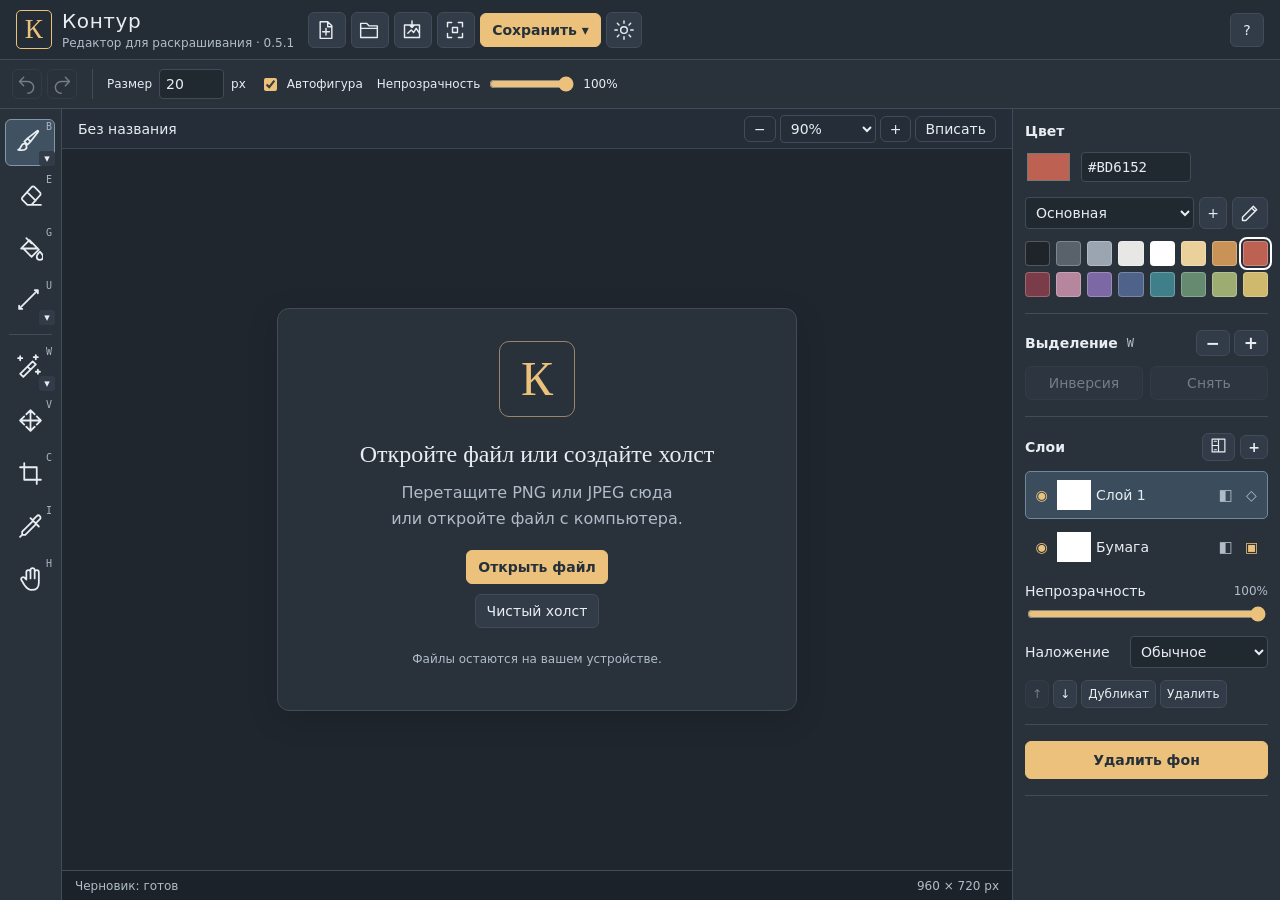
==== index.html @ 3776cc60 "Make Bézier editing predictable: stable segments, independent handles, exact preview and shape-prese" ====
<!doctype html>
<html lang="ru">
<head>
<meta charset="utf-8">
<meta name="viewport" content="width=device-width,initial-scale=1">
<meta name="description" content="Браузерный редактор для раскрашивания: слои, выделение по цвету, отделение контура и горячие клавиши. Изображения обрабатываются на вашем устройстве.">
<title>Контур — редактор для раскрашивания</title>
<link rel="icon" href="data:image/svg+xml,%3Csvg xmlns='http://www.w3.org/2000/svg' viewBox='0 0 32 32'%3E%3Crect width='32' height='32' rx='7' fill='%23242c35'/%3E%3Cpath d='M8 23V9h16v14H8m5-5 4-8 4 8' fill='none' stroke='%23eec278' stroke-width='2'/%3E%3C/svg%3E">
<link rel="stylesheet" href="./style.css?v=0.5.1">
</head>
<body>
<header class="topbar">
<div class="brand"><span class="brand-mark">К</span><span>Контур<small>Редактор для раскрашивания · 0.5.1</small></span></div>
<nav aria-label="Файл"><button id="newDoc" title="Новый холст" aria-label="Новый холст" data-icon="file"></button><button id="openImage" title="Открыть файл (Ctrl O)" aria-label="Открыть файл" data-icon="folder"></button><button id="importLayer" title="Открыть изображение на новом слое" aria-label="Открыть изображение на новом слое" data-icon="import"></button><button id="resizeCanvas" title="Размер холста" aria-label="Размер холста" data-icon="expand"></button><button id="saveProject" class="accent" title="Сохранить как… (Ctrl S)">Сохранить ▾</button><button id="themeToggle" title="Светлая тема" aria-label="Включить светлую тему" aria-pressed="false" data-icon="sun"></button></nav>
<div class="file-actions"><button id="help" class="help-button" aria-label="Горячие клавиши">?</button></div>
</header>
<div class="options-bar">
<div class="history"><button id="undo" title="Отменить (Ctrl Z)" aria-label="Отменить" data-icon="undo"></button><button id="redo" title="Повторить (Ctrl Shift Z)" aria-label="Повторить" data-icon="redo"></button></div>
<div id="drawingOptions" class="option-group"><label id="brushSizeControl">Размер <input id="brushSize" type="number" value="20" min="1" max="500" aria-label="Размер кисти"><span>px</span></label><label id="quickShapeControl" title="Нарисуйте почти замкнутый круг или овал и удержите кнопку мыши/перо 0,7 секунды. Shift — круг."><input id="quickShapeEnabled" type="checkbox" checked>Автофигура</label><span id="quickShapeHint" hidden></span></div>
<div id="opacityOptions" class="option-group"><label>Непрозрачность <input id="brushOpacity" type="range" min="1" max="100" value="100"><output id="brushOpacityOut">100%</output></label></div>
<label id="toleranceControl" hidden>Допуск <input id="tolerance" type="number" min="0" max="255" value="30" aria-label="Допуск выделения и заливки"></label>
<div id="transformOptions" class="option-group" hidden><label>Ширина <input id="transformWidth" type="number" min="1" max="32768" aria-label="Ширина трансформации">px</label><label>Высота <input id="transformHeight" type="number" min="1" max="32768" aria-label="Высота трансформации">px</label><label title="Сохранять пропорции при изменении размера"><input id="keepAspect" type="checkbox" checked>Пропорции</label><label>Поворот <input id="transformAngle" type="number" value="0" min="-360" max="360">°</label><button id="applyTransform">Применить</button><button id="cancelTransform" title="Отменить предварительный просмотр (Escape)">Отмена</button></div>
<div id="cropOptions" class="option-group" hidden><label>Пропорции <button id="cropRatioButton" type="button" aria-haspopup="menu" aria-expanded="false" title="Пропорции: ширина к высоте">Свободно ▾</button><select id="cropRatio" hidden><option value="0">Свободно</option><option value="1">1:1</option><option value="0.6666666667">2:3</option><option value="1.5">3:2</option><option value="0.75">3:4</option><option value="1.3333333333">4:3</option><option value="0.5625">9:16</option><option value="1.7777777778">16:9</option></select></label><label>Ширина <input id="cropWidth" type="number" min="1" max="8192">px</label><label>Высота <input id="cropHeight" type="number" min="1" max="8192">px</label><button id="applyCrop">Обрезать</button><button id="cancelCrop">Сбросить</button></div>
<div id="pathOptions" class="option-group" hidden><span id="pathHint" title="Щелчок — точка; перетаскивание — изгиб. Усы независимы; Alt связывает их. Alt + щелчок по дуге — вставить точку; Shift + щелчок по точке или усу — удалить."></span><button id="closePath" title="Соединить конец с первым узлом" aria-pressed="false">Замкнуть</button><button id="applyPath">Готово</button><button id="cancelPath">Отмена</button></div>
</div>
<main class="workspace">
  <aside class="tools" aria-label="Инструменты">
<div class="tool-group"><button data-tool="brush" title="Кисть (B)" aria-label="Кисть" data-icon="brush"><kbd>B</kbd></button><button id="brushMenuButton" class="tool-menu-arrow" aria-label="Форма кисти" aria-haspopup="menu" aria-expanded="false" aria-controls="brushMenu">▾</button></div>
<button data-tool="eraser" title="Ластик (E), временно — удерживать R" aria-label="Ластик" data-icon="eraser"><kbd>E</kbd></button>
<button data-tool="fill" title="Заливка (G)" aria-label="Заливка" data-icon="fill"><kbd>G</kbd></button>
<div class="tool-group"><button data-tool="line" title="Линия (U); кривая Безье (Q) — в меню" aria-label="Линия и кривая" data-icon="line"><kbd>U</kbd></button><button id="pathMenuButton" class="tool-menu-arrow" aria-label="Линия или кривая" aria-haspopup="menu" aria-expanded="false">▾</button></div><div class="tool-divider"></div>
<div class="tool-group"><button data-tool="colorSelect" title="Выделение (W)" aria-label="Выделение" data-icon="wand"><kbd>W</kbd></button><button id="colorSelectionMenuButton" class="tool-menu-arrow" aria-label="Режим выделения" aria-haspopup="menu" aria-expanded="false" aria-controls="colorSelectionMenu">▾</button></div>
<button data-tool="move" title="Перемещение и трансформация (V); стрелки — 1 px, Shift — 10 px" aria-label="Перемещение и трансформация" data-icon="move"><kbd>V</kbd></button>
<button data-tool="crop" title="Обрезка (C)" aria-label="Обрезка" data-icon="crop"><kbd>C</kbd></button>
<button data-tool="picker" title="Пипетка (I), временно — Alt" aria-label="Пипетка" data-icon="picker"><kbd>I</kbd></button>
<button data-tool="pan" title="Рука (H), временно — пробел" aria-label="Рука" data-icon="hand"><kbd>H</kbd></button>
</aside>
  <section class="canvas-area" aria-label="Рабочая область">
    <div class="document-bar"><span id="docName">Без названия</span><span id="dirtyMark" hidden>● Не сохранено</span><div class="view-controls"><button id="zoomOut" aria-label="Уменьшить">−</button><select id="zoom100" aria-label="Масштаб"><option value="custom" disabled>100%</option><option value="25">25%</option><option value="50">50%</option><option value="100" selected>100%</option><option value="200">200%</option><option value="400">400%</option><option value="800">800%</option><option value="1600">1600%</option><option value="3200">3200%</option><option value="6400">6400%</option></select><button id="zoomIn" aria-label="Увеличить">+</button><button id="fit">Вписать</button></div></div>
    <div id="fileNotice" class="file-notice" role="status" aria-live="polite" hidden><span id="fileNoticeText"></span><button id="dismissFileNotice" aria-label="Закрыть сообщение">×</button></div>
    <div id="viewport" tabindex="0" aria-label="Холст. Пробел — перемещение, колесо — прокрутка, Ctrl и колесо — масштаб.">
      <div id="canvasStage"><div id="canvasWrap"><div id="canvasSizePreview" hidden></div><div id="canvasHandles" hidden><button data-canvas-edge="e" title="Изменить ширину холста" aria-label="Изменить ширину холста"></button><button data-canvas-edge="s" title="Изменить высоту холста" aria-label="Изменить высоту холста"></button><button data-canvas-edge="se" title="Изменить размер холста" aria-label="Изменить размер холста"></button></div><button id="rotationHandle" title="Повернуть: тяните маркер · Shift — шаг 15°" aria-label="Повернуть слой" hidden>↻</button><canvas id="display"></canvas><canvas id="overlay" aria-hidden="true"></canvas><svg id="maskOutline" aria-hidden="true" preserveAspectRatio="none" hidden><path vector-effect="non-scaling-stroke"/></svg><svg id="selectionOutline" aria-hidden="true" preserveAspectRatio="none" hidden><path class="selection-white" vector-effect="non-scaling-stroke"/><path class="selection-ants" vector-effect="non-scaling-stroke"/></svg><div id="toolCursorLayer" aria-hidden="true"><div id="toolCursor" hidden></div></div></div></div>
      <div id="welcome"><div class="welcome-card"><div class="welcome-symbol">К</div><h1>Откройте файл или создайте холст</h1><p>Перетащите PNG или JPEG сюда<br>или откройте файл с компьютера.</p><button class="accent" id="welcomeOpen">Открыть файл</button><button id="welcomeBlank">Чистый холст</button><p class="privacy">Файлы остаются на вашем устройстве.</p></div></div>
    </div>
    <footer class="statusbar"><span id="draftStatus" title="Черновик хранится в этом браузере. Сохраните файл .contour на компьютере для продолжения работы со слоями.">Черновик: проверяю…</span><span id="dimensions">960 × 720 px</span></footer><span id="status" class="sr-only" role="status" aria-live="polite"></span>
  </section>
  <aside class="sidebar">
    <section class="color-panel"><div class="section-title">Цвет</div><div class="color-row"><input id="color" type="color" value="#bd6152" aria-label="Цвет рисования"><input id="colorHex" value="#BD6152" maxlength="7" aria-label="Цвет в формате HEX" spellcheck="false"></div><div class="palette-controls"><select id="paletteSelect" aria-label="Выбрать палитру"></select><button id="newPalette" title="Создать палитру" aria-label="Создать палитру">+</button><button id="editPalette" title="Название и цвета палитры" aria-label="Редактировать палитру" data-icon="edit"></button></div><div id="palette" class="palette" aria-label="Палитра"></div></section>
<section class="selection-panel"><div class="section-title">Выделение <kbd>W</kbd><div class="selection-combine"><button id="subtractSelection" title="Вычитать из выделения (Alt)" aria-label="Вычитать из выделения" aria-pressed="false">−</button><button id="addSelection" title="Добавлять к выделению (Shift)" aria-label="Добавлять к выделению" aria-pressed="false">+</button></div></div><div class="selection-actions"><button id="invertSelection">Инверсия</button><button id="deselect">Снять</button></div></section>
    <section class="layer-panel"><div class="section-title">Слои <span class="layer-title-actions"><button id="layerMaskMenuButton" title="Маска текущего слоя" aria-label="Настроить маску слоя" aria-haspopup="menu" aria-expanded="false" data-icon="mask"></button><button id="addLayer" aria-label="Добавить слой" title="Новый прозрачный слой">+</button></span></div><div id="layers" aria-label="Список слоёв"></div><div class="layer-settings"><label>Непрозрачность <output id="layerOpacityOut">100%</output><input id="layerOpacity" type="range" min="0" max="100" value="100"></label><label>Наложение<select id="blendMode"><option value="source-over">Обычное</option><option value="multiply">Умножение</option><option value="screen">Экран</option><option value="overlay">Перекрытие</option><option value="darken">Затемнение</option><option value="lighten">Осветление</option></select></label></div><div class="layer-actions"><button id="layerUp" title="Выше">↑</button><button id="layerDown" title="Ниже">↓</button><button id="duplicateLayer" title="Дублировать слой">Дубликат</button><button id="deleteLayer" title="Удалить слой">Удалить</button></div><div class="layer-background-action"><button id="extractOutline" class="accent" title="Удалить белый фон и скопировать контур на новый слой">Удалить фон</button></div></section>
  </aside>
</main>
<input id="layerImageInput" type="file" accept=".tif,.tiff,image/png,image/jpeg,image/webp,image/gif,image/bmp,image/tiff" hidden>
<input id="imageInput" type="file" accept=".contour,.tif,.tiff,image/png,image/jpeg,image/webp,image/gif,image/bmp,image/tiff" hidden>
<div id="colorSelectionMenu" class="tool-menu" role="menu" aria-label="Режим выделения" hidden><button role="menuitemradio" aria-checked="true" data-selection-mode="region">Одна область по цвету</button><button role="menuitemradio" aria-checked="false" data-selection-mode="global">Весь цвет</button><button role="menuitemradio" aria-checked="false" data-selection-mode="rect">Прямоугольник <kbd>M</kbd></button><button role="menuitemradio" aria-checked="false" data-selection-mode="lasso">Лассо <kbd>L</kbd></button></div>
<div id="brushMenu" class="tool-menu" role="menu" aria-label="Форма кисти" hidden><button role="menuitemradio" aria-checked="true" data-brush-shape="round">Круглая кисть</button><button role="menuitemradio" aria-checked="false" data-brush-shape="square">Квадратная кисть</button></div>
<dialog id="saveDialog"><form method="dialog"><h2>Сохранить файл</h2><label>Формат <select id="saveFormat"><option value="contour">Проект Контур (.contour)</option><option value="png">Изображение PNG</option><option value="jpeg">Изображение JPEG</option><option value="tiff">Изображение TIFF</option></select></label><p id="saveDescription">Файл .contour сохраняет все слои для продолжения работы. Он загружается на Ваш компьютер; откройте его снова кнопкой «Открыть файл».</p><label id="jpegOptions" hidden>Качество JPEG <input id="jpegQuality" type="range" min="50" max="100" value="95"><output id="jpegQualityOut">95%</output></label><p id="saveError" class="dialog-error"></p><div class="dialog-actions"><button>Отмена</button><button id="doSave" type="button" class="accent">Сохранить</button></div></form></dialog>
<dialog id="paletteDialog"><form method="dialog"><h2>Палитра</h2><label>Название <input id="paletteName" maxlength="80" required></label><div id="paletteEditor" class="palette-editor"></div><div class="palette-workbench"><div><div id="paletteColorField" tabindex="0" role="slider" aria-label="Насыщенность и яркость цвета"><span id="paletteColorMarker"></span></div><label class="hue-label">Оттенок <input id="paletteHue" type="range" min="0" max="360" value="0"></label></div><div class="palette-value-controls"><label>Цвет <input id="paletteColorInput" type="color" value="#bd6152"></label><label>HEX <input id="paletteHex" maxlength="7" value="#BD6152" spellcheck="false"></label><button id="applyPaletteColor" type="button">Вставить цвет</button><button id="addPaletteColor" type="button">Текущий цвет</button><button id="clearPaletteSlot" type="button">Очистить слот</button></div></div><button id="morePaletteSlots" type="button">Ещё 8 слотов</button><p id="paletteError" class="dialog-error"></p><p class="muted">Палитры сохраняются в этом браузере.</p><div class="dialog-actions"><button>Отмена</button><button id="savePalette" type="button" class="accent">Сохранить палитру</button></div></form></dialog>
<div id="cropRatioMenu" class="tool-menu ratio-menu" role="menu" aria-label="Пропорции обрезки" hidden></div>
<div id="pathMenu" class="tool-menu" role="menu" aria-label="Линия или кривая" hidden><button data-path-tool="line" role="menuitemradio" aria-checked="true">Линия <kbd>U</kbd></button><button data-path-tool="curve" role="menuitemradio" aria-checked="false">Кривая Безье <kbd>Q</kbd></button></div>
<div id="layerMaskMenu" class="tool-menu" role="menu" aria-label="Маска слоя" hidden><button id="maskFromSelection">Из выделения</button><button id="maskFromAlpha">По непрозрачным пикселям</button><button id="removeMask">Удалить маску</button></div>
<dialog id="canvasDialog"><form method="dialog"><h2>Размер холста</h2><div class="size-fields"><label>Ширина, px<input id="canvasWidth" type="number" min="1" max="8192" required></label><label>Высота, px<input id="canvasHeight" type="number" min="1" max="8192" required></label></div><label>Закрепить рисунок <select id="canvasAnchor"><option value="nw">Слева сверху</option><option value="n">По центру сверху</option><option value="ne">Справа сверху</option><option value="w">Слева по центру</option><option value="center">По центру</option><option value="e">Справа по центру</option><option value="sw">Слева снизу</option><option value="s">По центру снизу</option><option value="se">Справа снизу</option></select></label><p class="muted">Рисунок сохраняет размер. Новые области бумаги — белые, остальных слоёв — прозрачные.</p><p id="canvasError" class="dialog-error"></p><div class="dialog-actions"><button>Отмена</button><button id="applyCanvasSize" type="button" class="accent">Изменить размер</button></div></form></dialog>
<dialog id="newDialog"><form method="dialog"><h2>Новый холст</h2><div class="size-fields"><label>Ширина, px<input id="newWidth" type="number" min="1" max="8192" value="960" required></label><label>Высота, px<input id="newHeight" type="number" min="1" max="8192" value="720" required></label></div><label><input id="newWhite" type="checkbox" checked>Белый фоновый слой</label><p class="dialog-error" id="newError"></p><div class="dialog-actions"><button value="cancel">Отмена</button><button id="createDoc" class="accent" type="button">Создать</button></div></form></dialog>
<dialog id="outlineDialog"><form method="dialog"><h2>Удалить белый фон</h2><p>Для чёрных и серых линий на белой или светлой бумаге. Контур появится на одном новом прозрачном слое. Исходный рисунок сохранится скрытым.</p><label>Белая точка <input id="whitePoint" type="range" min="160" max="255" value="250"><output id="whitePointOut">250</output></label><p class="muted">Пиксели светлее этого значения станут прозрачными. Серые края сохранят частичную прозрачность.</p><div class="dialog-actions"><button value="cancel">Отмена</button><button id="doExtract" type="button" class="accent">Удалить фон</button></div></form></dialog>
<dialog id="helpDialog"><form method="dialog"><h2>Горячие клавиши</h2><p>Работают в английской и русской раскладках. В полях ввода клавиши сохраняют обычное поведение.</p><div class="shortcut-grid"><kbd>B / E / G</kbd><span>Кисть / ластик / заливка</span><kbd>W / M / L</kbd><span>Выделение / прямоугольник / лассо</span><kbd>U / Q</kbd><span>Прямая линия / непрерывная кривая Безье</span><kbd>Q: щелчок / перетаскивание</kbd><span>Добавить точку / вытянуть усы нового узла</span><kbd>Q: перетаскивание уса / Alt</kbd><span>Один ус / оба симметрично</span><kbd>Q: Alt + щелчок по дуге</kbd><span>Вставить точку с сохранением формы</span><kbd>Q: Shift + щелчок</kbd><span>Удалить точку или убрать ус</span><kbd>Q: Alt + перетаскивание точки</kbd><span>Вытянуть исходящий ус</span><kbd>Q: Enter / правый щелчок</kbd><span>Завершить путь; Backspace — удалить узел</span><kbd>Кисть: удержание / Shift</kbd><span>Выровнять овал / сделать круг</span><kbd>Enter / Escape</kbd><span>Применить / отменить кривую или предварительный поворот</span><kbd>V / C / I / H</kbd><span>Трансформация / обрезка / пипетка / рука</span><kbd>Alt / R / Пробел</kbd><span>Удерживать: пипетка / ластик / рука</span><kbd>Стрелки / Shift</kbd><span>Перемещение на 1 / 10 px в инструменте V</span><kbd>Enter / Escape</kbd><span>Применить обрезку / отменить жест или обрезку</span><kbd>Ctrl C / X / V</kbd><span>Копировать / вырезать / вставить на новый слой</span><kbd>Ctrl Z / Shift Z</kbd><span>Отменить / повторить</span><kbd>Ctrl Shift O</kbd><span>Добавить изображение на новый слой</span><kbd>Ctrl O / S</kbd><span>Открыть файл / сохранить как…</span><kbd>Ctrl A / D</kbd><span>Выделить всё / снять выделение</span><kbd>Shift / Alt</kbd><span>Добавлять / вычитать при выделении</span><kbd>Delete / Backspace</kbd><span>Очистить пиксели внутри выделения</span><kbd>Ctrl + колесо</kbd><span>Масштаб около курсора</span><kbd>[ / ]</kbd><span>Изменить размер кисти</span></div><p class="muted">На Mac вместо Ctrl используйте ⌘. Системные сочетания и некоторые команды браузера могут иметь приоритет.</p><div class="dialog-actions"><button class="accent">Закрыть</button></div></form></dialog>
<dialog id="draftDialog"><h2>Найден автоматический черновик</h2><p id="draftDescription"></p><p class="muted">Черновик сохранён в этом браузере со всеми слоями. История отмены и выделение не восстанавливаются.</p><p id="draftError" class="dialog-error"></p><div class="dialog-actions"><button id="skipDraft">Начать заново</button><button id="restoreDraft" class="accent">Восстановить</button></div></dialog>
<script src="./core.js?v=0.5.1"></script><script src="./draft.js?v=0.5.1"></script><script src="./formats.js?v=0.5.1"></script><script src="./app.js?v=0.5.1"></script>
</body>
</html>
---- style.css ----
:root{color-scheme:dark;--bg:#20262e;--panel:#29313b;--panel2:#323c48;--border:#414c58;--text:#e8edf2;--muted:#b0bdc9;--accent:#ecc17b;--ink:#25303a;font-family:system-ui,-apple-system,"Segoe UI",sans-serif;font-size:16px}*{box-sizing:border-box}body{margin:0;background:var(--bg);color:var(--text);height:100dvh;display:grid;grid-template-rows:auto auto minmax(0,1fr);overflow:hidden}button,input,select{font:inherit}button{border:1px solid var(--border);border-radius:6px;background:var(--panel2);color:var(--text);padding:8px 11px;font-size:.875rem;cursor:pointer;white-space:nowrap}button:hover{background:#424f5e;border-color:#778697}button:disabled{opacity:.4;cursor:default}button:focus-visible,input:focus-visible,select:focus-visible{outline:2px solid var(--accent);outline-offset:2px}button.accent{background:var(--accent);border-color:var(--accent);color:#25303a;font-weight:600}button.accent:hover{background:#f5d39c}input:not([type=checkbox]):not([type=range]):not([type=color]),select{color:var(--text);background:#202830;border:1px solid var(--border);border-radius:4px;padding:6px;font-size:.875rem;min-width:0}input[type=range]{width:100%;accent-color:var(--accent)}input[type=checkbox]{accent-color:var(--accent)}kbd{font:500 .75rem ui-monospace,monospace;color:var(--muted);white-space:nowrap}button kbd{margin-left:8px}.topbar{min-height:76px;display:flex;align-items:center;gap:24px;padding:14px 20px;border-bottom:1px solid var(--border);background:#242c35;flex-wrap:wrap}.brand{display:flex;align-items:center;gap:10px;min-width:204px;letter-spacing:.03em;font-size:1.25rem}.brand small{display:block;font-size:.75rem;font-weight:400;letter-spacing:0;color:var(--muted);margin-top:3px}.brand-mark{width:36px;height:39px;border:1px solid var(--accent);color:var(--accent);display:grid;place-items:center;font-family:Georgia,serif;font-size:1.7rem;border-radius:5px}.topbar nav,.file-actions{display:flex;gap:7px;align-items:center}.file-actions{margin-left:auto}.help-button{width:34px}.options-bar{display:flex;align-items:center;gap:16px;padding:10px 18px;background:var(--panel);border-bottom:1px solid var(--border);flex-wrap:wrap;font-size:.875rem}.options-bar label{display:flex;gap:7px;align-items:center;white-space:nowrap}.options-bar input[type=number]{width:58px}.options-bar input[type=range]{width:85px}.options-bar output{width:36px;font-size:.75rem;font-variant-numeric:tabular-nums}.history{display:flex;gap:5px;border-right:1px solid var(--border);padding-right:15px}.history button{padding:4px 8px;background:none}.workspace{display:grid;grid-template-columns:76px minmax(0,1fr) 276px;min-height:0;height:auto}.tools{padding:12px 7px;background:var(--panel);border-right:1px solid var(--border);overflow:auto}.tools button{position:relative;background:transparent;border-color:transparent;padding:6px 3px;width:60px;display:flex;flex-direction:column;align-items:center;margin-bottom:5px;min-height:55px}.tools button>span{font-size:1.5rem;line-height:1.4}.tools button small{font-size:.75rem}.tools button kbd{position:absolute;right:2px;top:2px;font-size:.75rem;color:#aab6c3}.tools button.selected{background:#405262;border-color:#8297a8}.tool-divider{height:1px;background:var(--border);margin:9px 4px}.canvas-area{min-width:0;min-height:0;display:flex;flex-direction:column;background:#1b222a}.document-bar{height:46px;flex-shrink:0;display:flex;gap:16px;align-items:center;padding:0 16px;background:#252e38;border-bottom:1px solid #3c4652;font-size:.875rem}.document-bar #docName{max-width:40%;overflow:hidden;text-overflow:ellipsis;white-space:nowrap}.document-bar #dirtyMark{color:var(--accent);font-size:.75rem}.view-controls{margin-left:auto;display:flex;align-items:center;gap:4px}.view-controls button{padding:4px 9px;background:transparent}.view-controls #zoom100{min-width:55px;font-variant-numeric:tabular-nums}#viewport{position:relative;overflow:auto;flex:1;min-height:0;touch-action:none;overscroll-behavior:contain;background-color:#1c242c;background-image:radial-gradient(#39424d .65px,transparent .65px);background-size:12px 12px}#canvasWrap{position:relative;margin:36px;box-shadow:0 4px 28px #0006;background-color:#f0f0f0;background-image:linear-gradient(45deg,#ddd 25%,transparent 25%),linear-gradient(-45deg,#ddd 25%,transparent 25%),linear-gradient(45deg,transparent 75%,#ddd 75%),linear-gradient(-45deg,transparent 75%,#ddd 75%);background-size:20px 20px;background-position:0 0,0 10px,10px -10px,-10px 0}canvas#display{display:block;width:100%;height:100%}canvas#overlay{position:absolute;inset:0;width:100%;height:100%;pointer-events:none}.statusbar{display:flex;align-items:center;gap:14px;min-height:34px;font-size:.75rem;padding:7px 13px;border-top:1px solid var(--border);color:var(--muted);flex-wrap:wrap}.statusbar #status{margin-right:auto;flex:1;min-width:120px}.statusbar #dimensions,.statusbar #selectionInfo{white-space:nowrap}.sidebar{background:var(--panel);border-left:1px solid var(--border);padding:17px 15px;overflow:auto}.sidebar section{padding-bottom:18px;margin-bottom:18px;border-bottom:1px solid var(--border)}.section-title{font-size:.875rem;display:flex;justify-content:space-between;align-items:center;margin-bottom:13px;font-weight:600}.section-title kbd{font-weight:400}.color-row{display:flex;gap:9px;align-items:center}.color-row input[type=color]{padding:0;border:0;width:47px;height:36px;cursor:pointer;background:none}.color-row #colorHex{width:110px;font-family:ui-monospace,monospace}.palette{display:grid;grid-template-columns:repeat(8,1fr);gap:6px;margin-top:12px}.palette button{width:100%;aspect-ratio:1;padding:0;min-height:21px;border:1px solid #ffffff3b;border-radius:4px}.palette button.active{outline:2px solid #fff;outline-offset:2px}.selection-panel p{color:var(--muted);font-size:.875rem;line-height:1.5;margin:0 0 12px}.button-stack{display:flex;flex-direction:column;gap:6px}.button-stack button{display:flex;justify-content:space-between;text-align:left;padding:8px}.selection-actions{display:flex;gap:7px;margin-top:8px}.selection-actions button{flex:1}.small-label{font-size:.875rem;display:flex;align-items:center;gap:5px;margin:13px 0}.small-label kbd{margin-left:auto}.outline-button{width:100%;white-space:normal;color:var(--accent);border-color:#897553;background:#363632}.section-title>button{padding:2px 10px;font-size:1.25rem}.layer-row{display:flex;gap:5px;align-items:center;padding:8px 5px;border:1px solid transparent;border-radius:5px;margin-bottom:4px;cursor:pointer}.layer-row.active{background:#3b4d5d;border-color:#71879a}.layer-row button{border:0;background:none;padding:2px;min-width:21px;color:var(--muted)}.layer-row button[aria-pressed=true]{color:var(--accent)}.layer-row img{width:34px;height:30px;object-fit:contain;image-rendering:auto;border:1px solid #ffffff38;background:#fff}.layer-name{font-size:.875rem;flex:1;overflow:hidden;text-overflow:ellipsis;white-space:nowrap;min-width:0}.layer-settings label{font-size:.875rem;display:flex;align-items:center;justify-content:space-between;gap:5px;flex-wrap:wrap;margin-top:12px}.layer-settings output{color:var(--muted);font-size:.75rem}.layer-settings select{width:138px}.layer-actions{display:flex;gap:4px;margin-top:12px}.layer-actions button{font-size:.75rem;padding:6px}.sidebar-note{font-size:.75rem;color:var(--muted);line-height:1.6}#welcome{position:absolute;inset:0;display:flex;flex-direction:column;align-items:center;justify-content:center;gap:10px;background:#1c242cf5;text-align:center;padding:25px}#welcome[hidden]{display:none}.welcome-symbol{font-family:Georgia,serif;font-size:3rem;color:var(--accent);border:1px solid #99856b;width:76px;height:76px;display:grid;place-items:center;border-radius:10px}#welcome h1{font:400 1.7rem Georgia,serif;margin:12px 0 0}#welcome p{font-size:1rem;color:var(--muted);line-height:1.6;margin:0 0 9px}#welcome .privacy{font-size:.75rem;margin-top:12px}dialog{max-width:min(620px,94vw);max-height:90dvh;overflow:auto;background:var(--panel);border:1px solid #6b7b8c;border-radius:12px;color:var(--text);padding:28px;box-shadow:0 20px 80px #0007}dialog::backdrop{background:#070d16b0}dialog h2{font:400 1.5rem Georgia,serif;margin:0 0 16px}dialog p{font-size:.95rem;line-height:1.6;color:var(--muted)}dialog label{display:flex;align-items:center;gap:9px;margin:16px 0;font-size:.875rem}dialog .size-fields{display:flex;gap:18px}dialog .size-fields label{display:flex;flex-direction:column;align-items:start}dialog .size-fields input{width:150px}dialog input[type=range]{max-width:240px}.dialog-actions{display:flex;justify-content:flex-end;gap:9px;margin-top:25px}.dialog-error{color:#ffb3a3}.shortcut-grid{display:grid;grid-template-columns:max-content 1fr;gap:12px 18px;margin:20px 0}.shortcut-grid kbd{color:var(--accent);font-size:.875rem}.shortcut-grid span{font-size:.875rem}.muted{font-size:.875rem!important;color:var(--muted)}[hidden]{display:none!important}@media(max-width:1120px){.topbar{gap:12px;padding:10px}.brand{min-width:165px}.brand small{font-size:.75rem}.topbar button kbd{display:none}.workspace{grid-template-columns:67px minmax(0,1fr) 250px}.tools{padding:10px 3px}.sidebar{padding:14px 10px}.options-bar{gap:10px}.document-bar{padding:0 8px}#dirtyMark{display:none!important}.history span{display:none}.file-actions{margin-left:0}}@media(max-width:760px){body{height:auto;display:block;overflow:auto}.topbar{gap:9px;align-items:center}.brand{width:100%}.topbar nav,.file-actions{flex-wrap:wrap}.topbar button{padding:6px 8px}.options-bar{padding:9px;gap:9px;font-size:.875rem}.options-bar input[type=range]{width:60px}.workspace{height:auto;min-height:75dvh;grid-template-columns:60px minmax(0,1fr)}.canvas-area{height:70dvh;min-height:440px}.tools button{width:52px}.sidebar{grid-column:1/-1;border-top:1px solid var(--border);border-left:0;display:grid;grid-template-columns:repeat(2,minmax(0,1fr));gap:15px}.sidebar section{min-width:0}.layer-panel{grid-column:1/-1}.sidebar-note{grid-column:1/-1}.button-stack button{font-size:.875rem;white-space:normal}.button-stack kbd{display:none}.document-bar{gap:5px}.document-bar #docName{max-width:35%}.view-controls{gap:2px}.view-controls button{padding:4px 6px}.shortcut-grid{grid-template-columns:1fr;gap:7px}.shortcut-grid span{margin-bottom:8px}.statusbar #selectionInfo{display:none}}@media(prefers-reduced-motion:no-preference){button{transition:background .12s,border-color .12s}}

.file-notice{display:flex;align-items:center;gap:12px;flex-shrink:0;padding:12px 16px;border-bottom:1px solid #607d99;background:#293f52;font-size:.95rem;line-height:1.5}.file-notice.error{background:#53342f;border-color:#be7669;color:#ffe1da}.file-notice span{flex:1;overflow-wrap:anywhere}.file-notice button{padding:1px 9px;align-self:flex-start;background:transparent;border-color:currentColor;color:inherit;font-size:1.2rem}
.brush-smoothing{display:flex;flex-wrap:wrap;align-items:center;gap:7px;font-size:.875rem;margin-top:17px}.brush-smoothing output{margin-left:auto;color:var(--muted);font-size:.75rem}.brush-smoothing input{flex-basis:100%}.smoothing-hint{font-size:.75rem;color:var(--muted);line-height:1.5;margin:7px 0 0}

#canvasWrap.pixel-view canvas{image-rendering:pixelated}.view-controls select{width:96px;padding:4px 6px;background:transparent;font-variant-numeric:tabular-nums}.view-controls select option{background:#252e38}
#toolCursorLayer{position:absolute;inset:0;overflow:hidden;pointer-events:none}#toolCursor{position:absolute;pointer-events:none;border:1px solid #fff;box-shadow:0 0 0 1px #111;background:transparent}#toolCursor.round{border-radius:50%}

.brush-edge-option{margin-bottom:0}

.tools .tool-icon{display:block;width:25px;height:34px}#selectionOutline{position:absolute;inset:0;width:100%;height:100%;pointer-events:none;fill:none}#selectionOutline path{stroke-width:1.25;stroke-linejoin:miter}.selection-white{stroke:#fff}.selection-ants{stroke:#111;stroke-dasharray:5 5;animation:selection-march .8s linear infinite}@keyframes selection-march{to{stroke-dashoffset:-10}}.selection-outline-toggle{margin-top:8px;width:100%;font-size:.75rem}#toolCursor{border-color:var(--cursor-color,#fff);box-shadow:0 0 0 1px #fff,0 0 0 2px #111}#draftStatus{font-size:.75rem;white-space:nowrap}#draftStatus.error{color:#ffb3a3}.tools button.temporary{border-color:var(--accent);background:#405262}@media(prefers-reduced-motion:reduce){.selection-ants{animation:none}}

#viewport{outline:none}#viewport.keyboard-focus:focus-visible{outline:2px solid var(--accent);outline-offset:2px}

.tools .tool-group{position:relative;width:60px;margin-bottom:5px}.tools .tool-group>[data-tool]{margin-bottom:0}.tools .tool-menu-arrow{position:absolute;right:1px;bottom:1px;display:grid;place-items:center;width:20px;height:20px;min-height:0;margin:0;padding:0;border-radius:3px;font-size:.9rem;background:var(--panel2);border:1px solid var(--border)}.tools .tool-menu-arrow.selected{background:#405262;border-color:#8297a8}.tool-menu{position:fixed;z-index:50;width:min(290px,calc(100vw - 16px));padding:5px;background:var(--panel);border:1px solid #8297a8;border-radius:7px;box-shadow:0 8px 24px #0007}.tool-menu button{width:100%;display:flex;align-items:center;gap:10px;text-align:left;white-space:normal;background:transparent;border-color:transparent;padding:10px 8px}.tool-menu button[aria-checked=true]{background:#405262}.tool-menu button small{display:block;font-size:.75rem;color:var(--muted);line-height:1.4;margin-top:3px}.mode-icon{font-size:1.4rem}.mode-check{margin-left:auto;color:var(--accent);visibility:hidden}.tool-menu button[aria-checked=true] .mode-check{visibility:visible}.selection-mode-label{padding:5px 9px;border:1px solid var(--border);border-radius:4px;color:var(--muted);white-space:nowrap}@media(max-width:760px){.tools .tool-group{width:52px}}

/* Compact editor panels, 0.2 */
.topbar{min-height:60px;padding:9px 16px;gap:18px}.brand{min-width:220px}.topbar nav>button[data-icon]{padding:7px;width:38px;height:36px}.topbar svg,.history svg,.palette-controls svg{width:20px;height:20px;display:block}.workspace{grid-template-columns:62px minmax(0,1fr) 268px}.tools{padding:10px 5px}.tools button{width:50px;height:47px;min-height:47px;padding:9px;margin-bottom:6px;display:grid;place-items:center}.tools .tool-icon{width:25px;height:25px}.tools button kbd{top:1px;right:2px;font-size:10px}.tools .tool-group{width:50px;margin-bottom:6px}.tools .tool-menu-arrow{right:0;bottom:0;width:16px;height:15px;min-height:15px;border:0;font-size:11px;padding:0}.tool-group>[data-tool] .tool-icon{transform:translate(-2px,-2px)}.tool-menu{width:235px}.tool-menu button kbd{margin-left:auto}.tool-menu button[aria-checked=true]:before{content:'✓';color:var(--accent)}.options-bar{min-height:49px;padding:8px 12px;gap:14px;overflow-x:auto;flex-wrap:nowrap}.option-group{display:flex;gap:14px;align-items:center}.options-bar label{font-size:12px}.options-bar button{padding:5px 8px}.history button{padding:4px}.options-bar input[type=number]{width:65px}.options-bar #transformWidth,.options-bar #transformHeight,.options-bar #cropWidth,.options-bar #cropHeight{width:73px}.sidebar{padding:14px 12px}.sidebar section{padding-bottom:16px;margin-bottom:16px}.section-title{margin-bottom:10px}.palette-controls{display:flex;gap:5px;margin-top:12px}.palette-controls select{flex:1;width:0}.palette-controls button{padding:4px 7px}.selection-combine{display:flex;gap:4px;margin-left:auto}.selection-panel .section-title{gap:9px}.selection-combine button{padding:2px 9px;font-size:17px}.selection-combine button[aria-pressed=true]{background:var(--accent);color:var(--ink);border-color:var(--accent)}.selection-actions{margin-top:0}.statusbar{justify-content:space-between;min-height:30px}.sr-only{position:absolute;width:1px;height:1px;overflow:hidden;clip-path:inset(50%);white-space:nowrap}.palette-editor{display:grid;grid-template-columns:repeat(6,1fr);gap:10px;margin:16px 0}.palette-editor>div{display:flex;gap:2px}.palette-editor input[type=color]{width:36px;height:32px;border:0;padding:0;background:none}.palette-editor button{padding:0 4px;background:transparent}.palette-editor~button{font-size:13px}#paletteName{width:250px}.document-bar{height:40px}#saveFormat{min-width:220px}#welcome h1{font-size:1.5rem}#cropOptions,#transformOptions{gap:10px}@media(max-width:1120px){.file-actions{margin-left:auto}.brand{min-width:190px}.workspace{grid-template-columns:60px minmax(0,1fr) 240px}.tools .tool-group{width:50px}}@media(max-width:760px){.brand{width:auto;min-width:140px;font-size:1rem}.brand small{display:none}.topbar{gap:8px;flex-wrap:wrap}.file-actions{margin-left:auto}.workspace{grid-template-columns:60px minmax(0,1fr)}.sidebar{display:grid;grid-template-columns:repeat(2,minmax(0,1fr))}.options-bar{position:relative}.tool-menu{max-width:calc(100vw - 16px)}}
/* Themes and editing controls, 0.3 */
:root[data-theme=light]{color-scheme:light;--bg:#e5e8eb;--panel:#f5f6f7;--panel2:#e7ebef;--border:#c5cdd6;--text:#27323d;--muted:#627180;--accent:#dba653;--ink:#27323d}
:root[data-theme=light] body{background:var(--bg)}:root[data-theme=light] .topbar,:root[data-theme=light] .document-bar{background:#f1f3f5;border-color:var(--border)}:root[data-theme=light] .canvas-area{background:#e4e8ed}:root[data-theme=light] #viewport{background-color:#dfe5eb;background-image:radial-gradient(#bbc5d0 .65px,transparent .65px)}:root[data-theme=light] #welcome{background:#edf1f5f5}:root[data-theme=light] input:not([type=checkbox]):not([type=range]):not([type=color]),:root[data-theme=light] select{background:#fff;color:var(--text)}:root[data-theme=light] button:hover{background:#d8e0e8;border-color:#99a9ba}:root[data-theme=light] button.accent:hover{background:#edbd72}:root[data-theme=light] .tools button.selected,:root[data-theme=light] .layer-row.active,:root[data-theme=light] .tool-menu button[aria-checked=true]{background:#dce8f0;border-color:#8ba5ba}:root[data-theme=light] .file-notice{background:#dbe8f2;color:#273b4d}:root[data-theme=light] .file-notice.error{background:#f7dcd5;color:#6c3327}:root[data-theme=light] .dialog-error,:root[data-theme=light] #draftStatus.error{color:#a13727}:root[data-theme=light] .view-controls select option{background:#fff}:root[data-theme=light] .tool-menu{border-color:#8fa1b4}
body,.topbar,.options-bar,.sidebar,.document-bar,.canvas-area,#viewport,#welcome,dialog,button,input,select{transition:background-color .22s ease,color .22s ease,border-color .22s ease}button#themeToggle{height:36px;width:36px;padding:7px}.topbar nav>button[data-icon]{flex-shrink:0}.topbar{gap:14px}.topbar nav{gap:5px}.brand{min-width:205px}
#toolCursor{border:0;box-shadow:none}#toolCursor.eraser-preview{border:1px solid var(--cursor-color);box-shadow:0 0 0 1px #111;background:transparent}#canvasHandles{position:absolute;inset:0;pointer-events:none;z-index:8}#canvasHandles button{position:absolute;padding:0;width:12px;height:12px;min-height:0;border-radius:2px;border:1px solid #24313e;background:#f8fafc;pointer-events:auto}#canvasHandles [data-canvas-edge=e]{right:-7px;top:50%;cursor:ew-resize}#canvasHandles [data-canvas-edge=s]{bottom:-7px;left:50%;cursor:ns-resize}#canvasHandles [data-canvas-edge=se]{right:-7px;bottom:-7px;cursor:nwse-resize}#canvasSizePreview{position:absolute;left:0;top:0;pointer-events:none;border:2px dashed #c19655;z-index:7;background:#fff2}#maskOutline{position:absolute;inset:0;width:100%;height:100%;pointer-events:none;fill:none}#maskOutline path{stroke:#987bd6;stroke-width:1.4;stroke-dasharray:3 3}.layer-title-actions{display:flex;align-items:center;gap:5px}.layer-title-actions button{padding:3px 7px}.layer-title-actions svg{width:17px;height:17px}.layer-row .mask-button{font-size:15px;padding:0 3px}.layer-row .mask-button[aria-pressed=true]{color:#b79bea;background:#8061ae33}.ratio-menu{width:170px}.ratio-menu button{gap:13px;padding:7px 9px}.ratio-icon{width:28px;height:26px;flex-shrink:0}.ratio-menu small{display:block;padding:5px 9px;color:var(--muted)}#cropRatioButton{display:flex;gap:7px;align-items:center}#cropRatioButton svg{width:22px;height:20px}#pathHint{color:var(--muted);font-size:12px;white-space:nowrap}.empty-slot{background:repeating-conic-gradient(#91a0b522 0% 25%,transparent 0% 50%) 50% / 10px 10px!important;color:var(--muted)}.palette-editor{grid-template-columns:repeat(8,1fr);gap:7px}.palette-editor button.palette-slot{width:36px;height:32px;padding:0;min-width:0}.palette-slot.selected{outline:2px solid var(--accent);outline-offset:2px}.palette-workbench{display:flex;gap:22px}.palette-workbench>div:first-child{width:230px}.palette-workbench label{margin:8px 0}.palette-value-controls{display:flex;flex-direction:column;gap:4px;align-items:stretch}.palette-value-controls input[type=color]{width:52px;height:30px;border:0;padding:0;background:none}.palette-value-controls input#paletteHex{width:105px;font-family:ui-monospace,monospace}.palette-value-controls button{padding:5px 8px;font-size:12px}#paletteColorField{position:relative;width:230px;height:165px;border-radius:5px;border:1px solid var(--border);touch-action:none;background:linear-gradient(to bottom,transparent,#000),linear-gradient(to right,#fff,transparent),hsl(var(--hue,0) 100% 50%)}#paletteColorMarker{position:absolute;border:2px solid #fff;box-shadow:0 0 0 1px #111;width:10px;height:10px;border-radius:50%;transform:translate(-50%,-50%);pointer-events:none}.hue-label{display:flex;flex-direction:column;align-items:stretch!important;gap:3px}#paletteHue{appearance:none;height:10px;border-radius:5px;background:linear-gradient(to right,#f00,#ff0,#0f0,#0ff,#00f,#f0f,#f00);margin:4px 0}#paletteHue::-webkit-slider-thumb{appearance:none;width:12px;height:17px;border:2px solid #fff;border-radius:3px;background:#333;box-shadow:0 0 0 1px #111}#morePaletteSlots{margin-top:12px;font-size:12px}#paletteDialog{min-width:450px}.canvas-size-note{color:var(--muted)}@media(max-width:760px){.brand{min-width:120px}.brand small{display:none}#paletteDialog{min-width:0}.palette-workbench{gap:12px;flex-wrap:wrap}.topbar .file-actions{gap:5px}.topbar #extractOutline{font-size:12px}.palette-editor{grid-template-columns:repeat(8,1fr)}.palette-editor button.palette-slot{width:30px}}
@media(prefers-reduced-motion:reduce){body,.topbar,.options-bar,.sidebar,.document-bar,.canvas-area,#viewport,#welcome,dialog,button,input,select{transition:none}}

#rotationHandle{position:absolute;z-index:9;width:22px;height:22px;min-width:0;padding:0;border-radius:50%;transform:translate(-50%,-50%);background:#f5d59a;color:#222;border:1px solid #222;cursor:grab;font-size:18px;line-height:20px} #rotationHandle:active{cursor:grabbing}

#quickShapeHint{font-size:12px;color:var(--accent);white-space:nowrap}#closePath[aria-pressed=true]{border-color:var(--accent);color:var(--accent)}#quickShapeControl{cursor:help;white-space:nowrap}

/* Center the document without making zoomed canvas edges unreachable. */
#canvasStage{display:grid;place-items:center;width:max-content;min-width:100%;min-height:100%;padding:36px}
#canvasWrap{margin:0}
#viewport:has(#welcome:not([hidden])) #canvasStage{visibility:hidden}
#welcome{background:var(--bg);padding:32px}
#welcome .welcome-card{display:flex;flex-direction:column;align-items:center;gap:10px;width:min(100%,520px);padding:32px 24px;background:var(--panel);border:1px solid var(--border);border-radius:12px;box-shadow:0 8px 32px #0002}
#welcome h1{max-width:360px;line-height:1.3}
:root[data-theme=light] #welcome{background:var(--bg)}
.layer-background-action{margin-top:16px;padding-top:16px;border-top:1px solid var(--border)}
#extractOutline{width:100%;padding:10px 12px;text-align:center}
@media(max-width:760px){#welcome{padding:20px}#welcome .welcome-card{padding:24px 16px}}
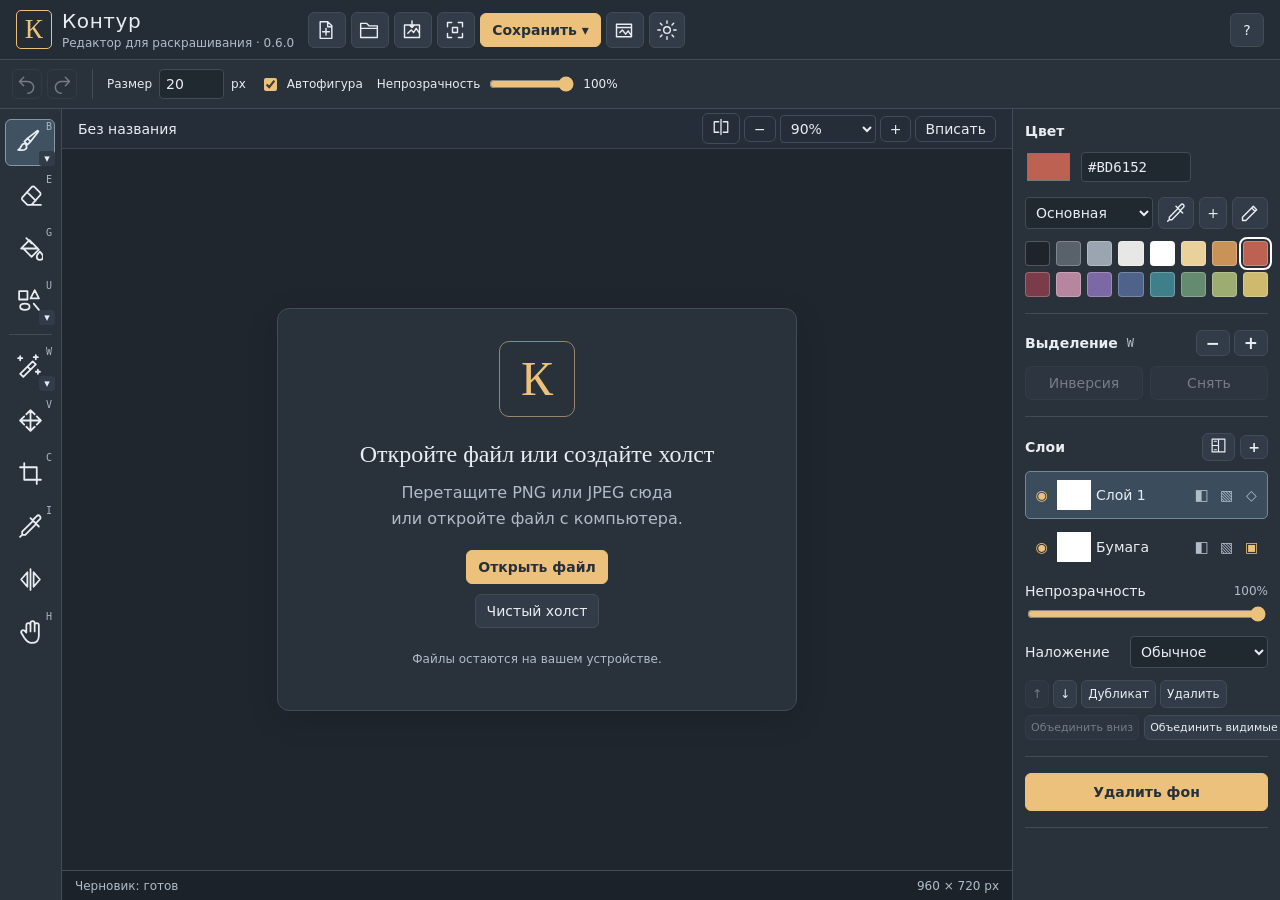
==== commit 769838fe: "Add gap-aware fill previews, symmetric shapes, layer workflows, reference palettes and compact undo " ====
--- a/index.html
+++ b/index.html
@@ -6,19 +6,19 @@
 <meta name="description" content="Браузерный редактор для раскрашивания: слои, выделение по цвету, отделение контура и горячие клавиши. Изображения обрабатываются на вашем устройстве.">
 <title>Контур — редактор для раскрашивания</title>
 <link rel="icon" href="data:image/svg+xml,%3Csvg xmlns='http://www.w3.org/2000/svg' viewBox='0 0 32 32'%3E%3Crect width='32' height='32' rx='7' fill='%23242c35'/%3E%3Cpath d='M8 23V9h16v14H8m5-5 4-8 4 8' fill='none' stroke='%23eec278' stroke-width='2'/%3E%3C/svg%3E">
-<link rel="stylesheet" href="./style.css?v=0.5.1">
+<link rel="stylesheet" href="./style.css?v=0.6.0">
 </head>
 <body>
 <header class="topbar">
-<div class="brand"><span class="brand-mark">К</span><span>Контур<small>Редактор для раскрашивания · 0.5.1</small></span></div>
-<nav aria-label="Файл"><button id="newDoc" title="Новый холст" aria-label="Новый холст" data-icon="file"></button><button id="openImage" title="Открыть файл (Ctrl O)" aria-label="Открыть файл" data-icon="folder"></button><button id="importLayer" title="Открыть изображение на новом слое" aria-label="Открыть изображение на новом слое" data-icon="import"></button><button id="resizeCanvas" title="Размер холста" aria-label="Размер холста" data-icon="expand"></button><button id="saveProject" class="accent" title="Сохранить как… (Ctrl S)">Сохранить ▾</button><button id="themeToggle" title="Светлая тема" aria-label="Включить светлую тему" aria-pressed="false" data-icon="sun"></button></nav>
+<div class="brand"><span class="brand-mark">К</span><span>Контур<small>Редактор для раскрашивания · 0.6.0</small></span></div>
+<nav aria-label="Файл"><button id="newDoc" title="Новый холст" aria-label="Новый холст" data-icon="file"></button><button id="openImage" title="Открыть файл (Ctrl O)" aria-label="Открыть файл" data-icon="folder"></button><button id="importLayer" title="Открыть изображение на новом слое" aria-label="Открыть изображение на новом слое" data-icon="import"></button><button id="resizeCanvas" title="Размер холста" aria-label="Размер холста" data-icon="expand"></button><button id="saveProject" class="accent" title="Сохранить как… (Ctrl S)">Сохранить ▾</button><button id="referenceToggle" title="Окно референса: изображение поверх редактора" aria-label="Открыть окно референса" data-icon="reference"></button><button id="themeToggle" title="Светлая тема" aria-label="Включить светлую тему" aria-pressed="false" data-icon="sun"></button></nav>
 <div class="file-actions"><button id="help" class="help-button" aria-label="Горячие клавиши">?</button></div>
 </header>
 <div class="options-bar">
 <div class="history"><button id="undo" title="Отменить (Ctrl Z)" aria-label="Отменить" data-icon="undo"></button><button id="redo" title="Повторить (Ctrl Shift Z)" aria-label="Повторить" data-icon="redo"></button></div>
 <div id="drawingOptions" class="option-group"><label id="brushSizeControl">Размер <input id="brushSize" type="number" value="20" min="1" max="500" aria-label="Размер кисти"><span>px</span></label><label id="quickShapeControl" title="Нарисуйте почти замкнутый круг или овал и удержите кнопку мыши/перо 0,7 секунды. Shift — круг."><input id="quickShapeEnabled" type="checkbox" checked>Автофигура</label><span id="quickShapeHint" hidden></span></div>
 <div id="opacityOptions" class="option-group"><label>Непрозрачность <input id="brushOpacity" type="range" min="1" max="100" value="100"><output id="brushOpacityOut">100%</output></label></div>
-<label id="toleranceControl" hidden>Допуск <input id="tolerance" type="number" min="0" max="255" value="30" aria-label="Допуск выделения и заливки"></label>
+<div id="fillOptions" class="option-group" hidden><label title="Закрывать небольшие разрывы в границах заливки. 0 — обычная заливка.">Разрывы <input id="fillGap" type="number" min="0" max="20" value="0" aria-label="Закрытие разрывов при заливке">px</label><label title="Полупрозрачная подсказка области заливки"><input id="fillPreviewEnabled" type="checkbox" checked>Предпросмотр</label><span class="option-hint">Shift — несколько областей</span></div><div id="shapeOptions" class="option-group" hidden><label>Фигура <select id="shapePaintMode"><option value="outline">Контур</option><option value="fill">Заливка</option><option value="both">Контур и заливка</option></select></label><label id="shapeFillControl" hidden>Заливка <input id="shapeFillColor" type="color" value="#ead09b"></label><label id="polygonSidesControl" hidden>Стороны <input id="polygonSides" type="number" min="3" max="32" value="5"></label></div><label id="toleranceControl" hidden>Допуск <input id="tolerance" type="number" min="0" max="255" value="30" aria-label="Допуск выделения и заливки"></label>
 <div id="transformOptions" class="option-group" hidden><label>Ширина <input id="transformWidth" type="number" min="1" max="32768" aria-label="Ширина трансформации">px</label><label>Высота <input id="transformHeight" type="number" min="1" max="32768" aria-label="Высота трансформации">px</label><label title="Сохранять пропорции при изменении размера"><input id="keepAspect" type="checkbox" checked>Пропорции</label><label>Поворот <input id="transformAngle" type="number" value="0" min="-360" max="360">°</label><button id="applyTransform">Применить</button><button id="cancelTransform" title="Отменить предварительный просмотр (Escape)">Отмена</button></div>
 <div id="cropOptions" class="option-group" hidden><label>Пропорции <button id="cropRatioButton" type="button" aria-haspopup="menu" aria-expanded="false" title="Пропорции: ширина к высоте">Свободно ▾</button><select id="cropRatio" hidden><option value="0">Свободно</option><option value="1">1:1</option><option value="0.6666666667">2:3</option><option value="1.5">3:2</option><option value="0.75">3:4</option><option value="1.3333333333">4:3</option><option value="0.5625">9:16</option><option value="1.7777777778">16:9</option></select></label><label>Ширина <input id="cropWidth" type="number" min="1" max="8192">px</label><label>Высота <input id="cropHeight" type="number" min="1" max="8192">px</label><button id="applyCrop">Обрезать</button><button id="cancelCrop">Сбросить</button></div>
 <div id="pathOptions" class="option-group" hidden><span id="pathHint" title="Щелчок — точка; перетаскивание — изгиб. Усы независимы; Alt связывает их. Alt + щелчок по дуге — вставить точку; Shift + щелчок по точке или усу — удалить."></span><button id="closePath" title="Соединить конец с первым узлом" aria-pressed="false">Замкнуть</button><button id="applyPath">Готово</button><button id="cancelPath">Отмена</button></div>
@@ -28,26 +28,26 @@
 <div class="tool-group"><button data-tool="brush" title="Кисть (B)" aria-label="Кисть" data-icon="brush"><kbd>B</kbd></button><button id="brushMenuButton" class="tool-menu-arrow" aria-label="Форма кисти" aria-haspopup="menu" aria-expanded="false" aria-controls="brushMenu">▾</button></div>
 <button data-tool="eraser" title="Ластик (E), временно — удерживать R" aria-label="Ластик" data-icon="eraser"><kbd>E</kbd></button>
 <button data-tool="fill" title="Заливка (G)" aria-label="Заливка" data-icon="fill"><kbd>G</kbd></button>
-<div class="tool-group"><button data-tool="line" title="Линия (U); кривая Безье (Q) — в меню" aria-label="Линия и кривая" data-icon="line"><kbd>U</kbd></button><button id="pathMenuButton" class="tool-menu-arrow" aria-label="Линия или кривая" aria-haspopup="menu" aria-expanded="false">▾</button></div><div class="tool-divider"></div>
+<div class="tool-group"><button data-tool="line" title="Фигуры: линия (U), кривая (Q), круг, прямоугольник и многоугольники" aria-label="Фигуры и линии" data-icon="shapes"><kbd>U</kbd></button><button id="pathMenuButton" class="tool-menu-arrow" aria-label="Фигуры и линии" aria-haspopup="menu" aria-expanded="false">▾</button></div><div class="tool-divider"></div>
 <div class="tool-group"><button data-tool="colorSelect" title="Выделение (W)" aria-label="Выделение" data-icon="wand"><kbd>W</kbd></button><button id="colorSelectionMenuButton" class="tool-menu-arrow" aria-label="Режим выделения" aria-haspopup="menu" aria-expanded="false" aria-controls="colorSelectionMenu">▾</button></div>
 <button data-tool="move" title="Перемещение и трансформация (V); стрелки — 1 px, Shift — 10 px" aria-label="Перемещение и трансформация" data-icon="move"><kbd>V</kbd></button>
 <button data-tool="crop" title="Обрезка (C)" aria-label="Обрезка" data-icon="crop"><kbd>C</kbd></button>
 <button data-tool="picker" title="Пипетка (I), временно — Alt" aria-label="Пипетка" data-icon="picker"><kbd>I</kbd></button>
-<button data-tool="pan" title="Рука (H), временно — пробел" aria-label="Рука" data-icon="hand"><kbd>H</kbd></button>
+<button id="symmetryToggle" title="Симметрия: отражать рисование относительно середины холста" aria-label="Отражённое рисование" aria-pressed="false" data-icon="symmetry"></button><button data-tool="pan" title="Рука (H), временно — пробел" aria-label="Рука" data-icon="hand"><kbd>H</kbd></button>
 </aside>
   <section class="canvas-area" aria-label="Рабочая область">
-    <div class="document-bar"><span id="docName">Без названия</span><span id="dirtyMark" hidden>● Не сохранено</span><div class="view-controls"><button id="zoomOut" aria-label="Уменьшить">−</button><select id="zoom100" aria-label="Масштаб"><option value="custom" disabled>100%</option><option value="25">25%</option><option value="50">50%</option><option value="100" selected>100%</option><option value="200">200%</option><option value="400">400%</option><option value="800">800%</option><option value="1600">1600%</option><option value="3200">3200%</option><option value="6400">6400%</option></select><button id="zoomIn" aria-label="Увеличить">+</button><button id="fit">Вписать</button></div></div>
+    <div class="document-bar"><span id="docName">Без названия</span><span id="dirtyMark" hidden>● Не сохранено</span><div class="view-controls"><button id="mirrorView" title="Зеркально отразить вид (J): для проверки пропорций; файл сохраняется в исходной ориентации" aria-label="Зеркальный вид холста" aria-pressed="false" data-icon="mirror"></button><button id="zoomOut" aria-label="Уменьшить">−</button><select id="zoom100" aria-label="Масштаб"><option value="custom" disabled>100%</option><option value="25">25%</option><option value="50">50%</option><option value="100" selected>100%</option><option value="200">200%</option><option value="400">400%</option><option value="800">800%</option><option value="1600">1600%</option><option value="3200">3200%</option><option value="6400">6400%</option></select><button id="zoomIn" aria-label="Увеличить">+</button><button id="fit">Вписать</button></div></div>
     <div id="fileNotice" class="file-notice" role="status" aria-live="polite" hidden><span id="fileNoticeText"></span><button id="dismissFileNotice" aria-label="Закрыть сообщение">×</button></div>
     <div id="viewport" tabindex="0" aria-label="Холст. Пробел — перемещение, колесо — прокрутка, Ctrl и колесо — масштаб.">
-      <div id="canvasStage"><div id="canvasWrap"><div id="canvasSizePreview" hidden></div><div id="canvasHandles" hidden><button data-canvas-edge="e" title="Изменить ширину холста" aria-label="Изменить ширину холста"></button><button data-canvas-edge="s" title="Изменить высоту холста" aria-label="Изменить высоту холста"></button><button data-canvas-edge="se" title="Изменить размер холста" aria-label="Изменить размер холста"></button></div><button id="rotationHandle" title="Повернуть: тяните маркер · Shift — шаг 15°" aria-label="Повернуть слой" hidden>↻</button><canvas id="display"></canvas><canvas id="overlay" aria-hidden="true"></canvas><svg id="maskOutline" aria-hidden="true" preserveAspectRatio="none" hidden><path vector-effect="non-scaling-stroke"/></svg><svg id="selectionOutline" aria-hidden="true" preserveAspectRatio="none" hidden><path class="selection-white" vector-effect="non-scaling-stroke"/><path class="selection-ants" vector-effect="non-scaling-stroke"/></svg><div id="toolCursorLayer" aria-hidden="true"><div id="toolCursor" hidden></div></div></div></div>
+      <div id="canvasStage"><div id="canvasWrap"><div id="canvasSizePreview" hidden></div><div id="canvasHandles" hidden><button data-canvas-edge="e" title="Изменить ширину холста" aria-label="Изменить ширину холста"></button><button data-canvas-edge="s" title="Изменить высоту холста" aria-label="Изменить высоту холста"></button><button data-canvas-edge="se" title="Изменить размер холста" aria-label="Изменить размер холста"></button></div><button id="rotationHandle" title="Повернуть: тяните маркер · Shift — шаг 15°" aria-label="Повернуть слой" hidden>↻</button><canvas id="display"></canvas><canvas id="overlay" aria-hidden="true"></canvas><svg id="maskOutline" aria-hidden="true" preserveAspectRatio="none" hidden><path vector-effect="non-scaling-stroke"/></svg><svg id="selectionOutline" aria-hidden="true" preserveAspectRatio="none" hidden><path class="selection-white" vector-effect="non-scaling-stroke"/><path class="selection-ants" vector-effect="non-scaling-stroke"/></svg><div id="toolCursorLayer" aria-hidden="true"><div id="toolCursor" hidden></div><div id="mirroredToolCursor" hidden></div></div></div></div>
       <div id="welcome"><div class="welcome-card"><div class="welcome-symbol">К</div><h1>Откройте файл или создайте холст</h1><p>Перетащите PNG или JPEG сюда<br>или откройте файл с компьютера.</p><button class="accent" id="welcomeOpen">Открыть файл</button><button id="welcomeBlank">Чистый холст</button><p class="privacy">Файлы остаются на вашем устройстве.</p></div></div>
     </div>
     <footer class="statusbar"><span id="draftStatus" title="Черновик хранится в этом браузере. Сохраните файл .contour на компьютере для продолжения работы со слоями.">Черновик: проверяю…</span><span id="dimensions">960 × 720 px</span></footer><span id="status" class="sr-only" role="status" aria-live="polite"></span>
   </section>
   <aside class="sidebar">
-    <section class="color-panel"><div class="section-title">Цвет</div><div class="color-row"><input id="color" type="color" value="#bd6152" aria-label="Цвет рисования"><input id="colorHex" value="#BD6152" maxlength="7" aria-label="Цвет в формате HEX" spellcheck="false"></div><div class="palette-controls"><select id="paletteSelect" aria-label="Выбрать палитру"></select><button id="newPalette" title="Создать палитру" aria-label="Создать палитру">+</button><button id="editPalette" title="Название и цвета палитры" aria-label="Редактировать палитру" data-icon="edit"></button></div><div id="palette" class="palette" aria-label="Палитра"></div></section>
+    <section class="color-panel"><div class="section-title">Цвет</div><div class="color-row"><input id="color" type="color" value="#bd6152" aria-label="Цвет рисования"><input id="colorHex" value="#BD6152" maxlength="7" aria-label="Цвет в формате HEX" spellcheck="false"></div><div class="palette-controls"><select id="paletteSelect" aria-label="Выбрать палитру"></select><button id="palettePick" title="Собрать палитру пипеткой: выбирайте цвета на холсте" aria-label="Собирать цвета пипеткой в палитру" aria-pressed="false" data-icon="picker"></button><button id="newPalette" title="Создать палитру" aria-label="Создать палитру">+</button><button id="editPalette" title="Название и цвета палитры" aria-label="Редактировать палитру" data-icon="edit"></button></div><div id="palette" class="palette" aria-label="Палитра"></div><div id="recentColors" class="recent-colors" aria-label="Последние цвета вне палитр" hidden></div></section>
 <section class="selection-panel"><div class="section-title">Выделение <kbd>W</kbd><div class="selection-combine"><button id="subtractSelection" title="Вычитать из выделения (Alt)" aria-label="Вычитать из выделения" aria-pressed="false">−</button><button id="addSelection" title="Добавлять к выделению (Shift)" aria-label="Добавлять к выделению" aria-pressed="false">+</button></div></div><div class="selection-actions"><button id="invertSelection">Инверсия</button><button id="deselect">Снять</button></div></section>
-    <section class="layer-panel"><div class="section-title">Слои <span class="layer-title-actions"><button id="layerMaskMenuButton" title="Маска текущего слоя" aria-label="Настроить маску слоя" aria-haspopup="menu" aria-expanded="false" data-icon="mask"></button><button id="addLayer" aria-label="Добавить слой" title="Новый прозрачный слой">+</button></span></div><div id="layers" aria-label="Список слоёв"></div><div class="layer-settings"><label>Непрозрачность <output id="layerOpacityOut">100%</output><input id="layerOpacity" type="range" min="0" max="100" value="100"></label><label>Наложение<select id="blendMode"><option value="source-over">Обычное</option><option value="multiply">Умножение</option><option value="screen">Экран</option><option value="overlay">Перекрытие</option><option value="darken">Затемнение</option><option value="lighten">Осветление</option></select></label></div><div class="layer-actions"><button id="layerUp" title="Выше">↑</button><button id="layerDown" title="Ниже">↓</button><button id="duplicateLayer" title="Дублировать слой">Дубликат</button><button id="deleteLayer" title="Удалить слой">Удалить</button></div><div class="layer-background-action"><button id="extractOutline" class="accent" title="Удалить белый фон и скопировать контур на новый слой">Удалить фон</button></div></section>
+    <section class="layer-panel"><div class="section-title">Слои <span class="layer-title-actions"><button id="layerMaskMenuButton" title="Маска текущего слоя" aria-label="Настроить маску слоя" aria-haspopup="menu" aria-expanded="false" data-icon="mask"></button><button id="addLayer" aria-label="Добавить слой" title="Новый прозрачный слой">+</button></span></div><div id="layers" aria-label="Список слоёв"></div><div class="layer-settings"><label>Непрозрачность <output id="layerOpacityOut">100%</output><input id="layerOpacity" type="range" min="0" max="100" value="100"></label><label>Наложение<select id="blendMode"><option value="source-over">Обычное</option><option value="multiply">Умножение</option><option value="screen">Экран</option><option value="overlay">Перекрытие</option><option value="darken">Затемнение</option><option value="lighten">Осветление</option></select></label></div><div class="layer-actions"><button id="layerUp" title="Выше">↑</button><button id="layerDown" title="Ниже">↓</button><button id="duplicateLayer" title="Дублировать слой">Дубликат</button><button id="deleteLayer" title="Удалить слой">Удалить</button></div><div class="layer-merge-actions"><button id="mergeDown" title="Объединить текущий слой с нижним">Объединить вниз</button><button id="mergeVisible" title="Объединить видимые слои, сохранив вид изображения">Объединить видимые</button></div><div class="layer-background-action"><button id="extractOutline" class="accent" title="Удалить белый фон и скопировать контур на новый слой">Удалить фон</button></div></section>
   </aside>
 </main>
 <input id="layerImageInput" type="file" accept=".tif,.tiff,image/png,image/jpeg,image/webp,image/gif,image/bmp,image/tiff" hidden>
@@ -55,15 +55,15 @@
 <div id="colorSelectionMenu" class="tool-menu" role="menu" aria-label="Режим выделения" hidden><button role="menuitemradio" aria-checked="true" data-selection-mode="region">Одна область по цвету</button><button role="menuitemradio" aria-checked="false" data-selection-mode="global">Весь цвет</button><button role="menuitemradio" aria-checked="false" data-selection-mode="rect">Прямоугольник <kbd>M</kbd></button><button role="menuitemradio" aria-checked="false" data-selection-mode="lasso">Лассо <kbd>L</kbd></button></div>
 <div id="brushMenu" class="tool-menu" role="menu" aria-label="Форма кисти" hidden><button role="menuitemradio" aria-checked="true" data-brush-shape="round">Круглая кисть</button><button role="menuitemradio" aria-checked="false" data-brush-shape="square">Квадратная кисть</button></div>
 <dialog id="saveDialog"><form method="dialog"><h2>Сохранить файл</h2><label>Формат <select id="saveFormat"><option value="contour">Проект Контур (.contour)</option><option value="png">Изображение PNG</option><option value="jpeg">Изображение JPEG</option><option value="tiff">Изображение TIFF</option></select></label><p id="saveDescription">Файл .contour сохраняет все слои для продолжения работы. Он загружается на Ваш компьютер; откройте его снова кнопкой «Открыть файл».</p><label id="jpegOptions" hidden>Качество JPEG <input id="jpegQuality" type="range" min="50" max="100" value="95"><output id="jpegQualityOut">95%</output></label><p id="saveError" class="dialog-error"></p><div class="dialog-actions"><button>Отмена</button><button id="doSave" type="button" class="accent">Сохранить</button></div></form></dialog>
-<dialog id="paletteDialog"><form method="dialog"><h2>Палитра</h2><label>Название <input id="paletteName" maxlength="80" required></label><div id="paletteEditor" class="palette-editor"></div><div class="palette-workbench"><div><div id="paletteColorField" tabindex="0" role="slider" aria-label="Насыщенность и яркость цвета"><span id="paletteColorMarker"></span></div><label class="hue-label">Оттенок <input id="paletteHue" type="range" min="0" max="360" value="0"></label></div><div class="palette-value-controls"><label>Цвет <input id="paletteColorInput" type="color" value="#bd6152"></label><label>HEX <input id="paletteHex" maxlength="7" value="#BD6152" spellcheck="false"></label><button id="applyPaletteColor" type="button">Вставить цвет</button><button id="addPaletteColor" type="button">Текущий цвет</button><button id="clearPaletteSlot" type="button">Очистить слот</button></div></div><button id="morePaletteSlots" type="button">Ещё 8 слотов</button><p id="paletteError" class="dialog-error"></p><p class="muted">Палитры сохраняются в этом браузере.</p><div class="dialog-actions"><button>Отмена</button><button id="savePalette" type="button" class="accent">Сохранить палитру</button></div></form></dialog>
+<dialog id="paletteDialog"><form method="dialog"><h2>Палитра</h2><label>Название <input id="paletteName" maxlength="80" required></label><div id="paletteEditor" class="palette-editor"></div><div class="palette-workbench"><div><div id="paletteColorField" tabindex="0" role="slider" aria-label="Насыщенность и яркость цвета"><span id="paletteColorMarker"></span></div><label class="hue-label">Оттенок <input id="paletteHue" type="range" min="0" max="360" value="0"></label></div><div class="palette-value-controls"><label>Цвет <input id="paletteColorInput" type="color" value="#bd6152"></label><label>HEX <input id="paletteHex" maxlength="7" value="#BD6152" spellcheck="false"></label><button id="applyPaletteColor" type="button">Вставить цвет</button><button id="addPaletteColor" type="button">Текущий цвет</button><button id="clearPaletteSlot" type="button">Очистить слот</button></div></div><button id="morePaletteSlots" type="button">Ещё 8 слотов</button><details class="gradient-palette"><summary>Переход между двумя цветами</summary><div class="gradient-controls"><label>Начало <input id="gradientStart" type="color" value="#3f7f8a"></label><label>Конец <input id="gradientEnd" type="color" value="#ead09b"></label><button id="generateGradient" type="button" title="Заполнить все слоты плавным переходом между выбранными цветами">Заполнить слоты</button></div></details><p id="paletteError" class="dialog-error"></p><p class="muted">Палитры сохраняются в этом браузере.</p><div class="dialog-actions"><button>Отмена</button><button id="savePalette" type="button" class="accent">Сохранить палитру</button></div></form></dialog>
 <div id="cropRatioMenu" class="tool-menu ratio-menu" role="menu" aria-label="Пропорции обрезки" hidden></div>
-<div id="pathMenu" class="tool-menu" role="menu" aria-label="Линия или кривая" hidden><button data-path-tool="line" role="menuitemradio" aria-checked="true">Линия <kbd>U</kbd></button><button data-path-tool="curve" role="menuitemradio" aria-checked="false">Кривая Безье <kbd>Q</kbd></button></div>
+<div id="pathMenu" class="tool-menu" role="menu" aria-label="Фигуры и линии" hidden><button data-path-tool="line" role="menuitemradio" aria-checked="true">Линия <kbd>U</kbd></button><button data-path-tool="curve" role="menuitemradio" aria-checked="false">Кривая Безье <kbd>Q</kbd></button><button data-path-tool="ellipse" role="menuitemradio" aria-checked="false">Круг / овал</button><button data-path-tool="rectangle" role="menuitemradio" aria-checked="false">Прямоугольник</button><button data-path-tool="triangle" role="menuitemradio" aria-checked="false">Треугольник</button><button data-path-tool="polygon" role="menuitemradio" aria-checked="false">Правильный многоугольник</button></div>
 <div id="layerMaskMenu" class="tool-menu" role="menu" aria-label="Маска слоя" hidden><button id="maskFromSelection">Из выделения</button><button id="maskFromAlpha">По непрозрачным пикселям</button><button id="removeMask">Удалить маску</button></div>
 <dialog id="canvasDialog"><form method="dialog"><h2>Размер холста</h2><div class="size-fields"><label>Ширина, px<input id="canvasWidth" type="number" min="1" max="8192" required></label><label>Высота, px<input id="canvasHeight" type="number" min="1" max="8192" required></label></div><label>Закрепить рисунок <select id="canvasAnchor"><option value="nw">Слева сверху</option><option value="n">По центру сверху</option><option value="ne">Справа сверху</option><option value="w">Слева по центру</option><option value="center">По центру</option><option value="e">Справа по центру</option><option value="sw">Слева снизу</option><option value="s">По центру снизу</option><option value="se">Справа снизу</option></select></label><p class="muted">Рисунок сохраняет размер. Новые области бумаги — белые, остальных слоёв — прозрачные.</p><p id="canvasError" class="dialog-error"></p><div class="dialog-actions"><button>Отмена</button><button id="applyCanvasSize" type="button" class="accent">Изменить размер</button></div></form></dialog>
-<dialog id="newDialog"><form method="dialog"><h2>Новый холст</h2><div class="size-fields"><label>Ширина, px<input id="newWidth" type="number" min="1" max="8192" value="960" required></label><label>Высота, px<input id="newHeight" type="number" min="1" max="8192" value="720" required></label></div><label><input id="newWhite" type="checkbox" checked>Белый фоновый слой</label><p class="dialog-error" id="newError"></p><div class="dialog-actions"><button value="cancel">Отмена</button><button id="createDoc" class="accent" type="button">Создать</button></div></form></dialog>
+<dialog id="newDialog"><form method="dialog"><h2>Новый холст</h2><div class="preset-controls"><label>Заготовка <select id="canvasPreset" aria-label="Заготовки размеров холста"></select></label><button id="saveCanvasPreset" type="button" title="Сохранить эти размеры как заготовку" aria-label="Добавить заготовку холста">+</button><button id="renameCanvasPreset" type="button" title="Переименовать выбранную заготовку" aria-label="Переименовать заготовку" data-icon="edit"></button><button id="rotateCanvasPreset" type="button" title="Поменять ширину и высоту местами" aria-label="Сменить ориентацию холста">↔</button></div><p class="muted preset-note">Размеры A4 и A5 рассчитаны для печати при 300 dpi.</p><div class="size-fields"><label>Ширина, px<input id="newWidth" type="number" min="1" max="8192" value="960" required></label><label>Высота, px<input id="newHeight" type="number" min="1" max="8192" value="720" required></label></div><label><input id="newWhite" type="checkbox" checked>Белый фоновый слой</label><p class="dialog-error" id="newError"></p><div class="dialog-actions"><button value="cancel">Отмена</button><button id="createDoc" class="accent" type="button">Создать</button></div></form></dialog>
 <dialog id="outlineDialog"><form method="dialog"><h2>Удалить белый фон</h2><p>Для чёрных и серых линий на белой или светлой бумаге. Контур появится на одном новом прозрачном слое. Исходный рисунок сохранится скрытым.</p><label>Белая точка <input id="whitePoint" type="range" min="160" max="255" value="250"><output id="whitePointOut">250</output></label><p class="muted">Пиксели светлее этого значения станут прозрачными. Серые края сохранят частичную прозрачность.</p><div class="dialog-actions"><button value="cancel">Отмена</button><button id="doExtract" type="button" class="accent">Удалить фон</button></div></form></dialog>
-<dialog id="helpDialog"><form method="dialog"><h2>Горячие клавиши</h2><p>Работают в английской и русской раскладках. В полях ввода клавиши сохраняют обычное поведение.</p><div class="shortcut-grid"><kbd>B / E / G</kbd><span>Кисть / ластик / заливка</span><kbd>W / M / L</kbd><span>Выделение / прямоугольник / лассо</span><kbd>U / Q</kbd><span>Прямая линия / непрерывная кривая Безье</span><kbd>Q: щелчок / перетаскивание</kbd><span>Добавить точку / вытянуть усы нового узла</span><kbd>Q: перетаскивание уса / Alt</kbd><span>Один ус / оба симметрично</span><kbd>Q: Alt + щелчок по дуге</kbd><span>Вставить точку с сохранением формы</span><kbd>Q: Shift + щелчок</kbd><span>Удалить точку или убрать ус</span><kbd>Q: Alt + перетаскивание точки</kbd><span>Вытянуть исходящий ус</span><kbd>Q: Enter / правый щелчок</kbd><span>Завершить путь; Backspace — удалить узел</span><kbd>Кисть: удержание / Shift</kbd><span>Выровнять овал / сделать круг</span><kbd>Enter / Escape</kbd><span>Применить / отменить кривую или предварительный поворот</span><kbd>V / C / I / H</kbd><span>Трансформация / обрезка / пипетка / рука</span><kbd>Alt / R / Пробел</kbd><span>Удерживать: пипетка / ластик / рука</span><kbd>Стрелки / Shift</kbd><span>Перемещение на 1 / 10 px в инструменте V</span><kbd>Enter / Escape</kbd><span>Применить обрезку / отменить жест или обрезку</span><kbd>Ctrl C / X / V</kbd><span>Копировать / вырезать / вставить на новый слой</span><kbd>Ctrl Z / Shift Z</kbd><span>Отменить / повторить</span><kbd>Ctrl Shift O</kbd><span>Добавить изображение на новый слой</span><kbd>Ctrl O / S</kbd><span>Открыть файл / сохранить как…</span><kbd>Ctrl A / D</kbd><span>Выделить всё / снять выделение</span><kbd>Shift / Alt</kbd><span>Добавлять / вычитать при выделении</span><kbd>Delete / Backspace</kbd><span>Очистить пиксели внутри выделения</span><kbd>Ctrl + колесо</kbd><span>Масштаб около курсора</span><kbd>[ / ]</kbd><span>Изменить размер кисти</span></div><p class="muted">На Mac вместо Ctrl используйте ⌘. Системные сочетания и некоторые команды браузера могут иметь приоритет.</p><div class="dialog-actions"><button class="accent">Закрыть</button></div></form></dialog>
+<dialog id="projectPreviewDialog"><h2>Открыть проект</h2><div class="project-preview"><img id="projectPreviewImage" alt="Предпросмотр проекта"><div><p id="projectPreviewName"></p><p id="projectPreviewInfo"></p></div></div><p id="projectPreviewError" class="dialog-error"></p><div class="dialog-actions"><button id="cancelProjectPreview">Отмена</button><button id="chooseProjectAgain">Другой файл</button><button id="confirmProjectPreview" class="accent">Открыть проект</button></div></dialog><aside id="referenceWindow" class="reference-window" aria-label="Окно референса" hidden><header id="referenceHeader"><span>Референс</span><button id="minimizeReference" title="Свернуть или развернуть референс" aria-label="Свернуть референс">−</button><button id="closeReference" title="Закрыть окно референса" aria-label="Закрыть референс">×</button></header><div id="referenceBody"><div class="reference-controls"><button id="openReference" title="Открыть изображение для референса" data-icon="folder" aria-label="Открыть референс"></button><button id="referencePick" title="Пипетка: щёлкните по изображению, чтобы взять цвет" aria-label="Пипетка референса" aria-pressed="true" data-icon="picker"></button><button id="referenceZoomOut" title="Уменьшить референс">−</button><button id="referenceFit" title="Вписать референс">Вписать</button><button id="referenceZoomIn" title="Увеличить референс">+</button><label title="Добавлять цвета, выбранные пипеткой, в собственную палитру"><input id="referenceToPalette" type="checkbox">В палитру</label></div><div id="referenceViewport"><canvas id="referenceCanvas" hidden></canvas><p id="referenceEmpty">Откройте изображение. Пипетка позволяет собрать палитру вручную.</p></div><p id="referenceError" class="dialog-error" hidden></p></div></aside><input id="referenceInput" type="file" accept="image/png,image/jpeg,image/webp,image/gif,image/bmp,.tif,.tiff" hidden><dialog id="helpDialog"><form method="dialog"><h2>Горячие клавиши</h2><p>Работают в английской и русской раскладках. В полях ввода клавиши сохраняют обычное поведение.</p><div class="shortcut-grid"><kbd>B / E / G</kbd><span>Кисть / ластик / заливка</span><kbd>W / M / L</kbd><span>Выделение / прямоугольник / лассо</span><kbd>U / Q</kbd><span>Прямая линия / непрерывная кривая Безье</span><kbd>Q: щелчок / перетаскивание</kbd><span>Добавить точку / вытянуть усы нового узла</span><kbd>Q: перетаскивание уса / Alt</kbd><span>Один ус / оба симметрично</span><kbd>Q: Alt + щелчок по дуге</kbd><span>Вставить точку с сохранением формы</span><kbd>Q: Shift + щелчок</kbd><span>Удалить точку или убрать ус</span><kbd>Q: Alt + перетаскивание точки</kbd><span>Вытянуть исходящий ус</span><kbd>Q: Enter / правый щелчок</kbd><span>Завершить путь; Backspace — удалить узел</span><kbd>Кисть: удержание / Shift</kbd><span>Выровнять овал / сделать круг</span><kbd>Enter / Escape</kbd><span>Применить / отменить кривую или предварительный поворот</span><kbd>V / C / I / H</kbd><span>Трансформация / обрезка / пипетка / рука</span><kbd>Alt / R / Пробел</kbd><span>Удерживать: пипетка / ластик / рука</span><kbd>Стрелки / Shift</kbd><span>Перемещение на 1 / 10 px в инструменте V</span><kbd>Enter / Escape</kbd><span>Применить обрезку / отменить жест или обрезку</span><kbd>Ctrl C / X / V</kbd><span>Копировать / вырезать / вставить на новый слой</span><kbd>Ctrl Z / Shift Z</kbd><span>Отменить / повторить</span><kbd>Ctrl Shift O</kbd><span>Добавить изображение на новый слой</span><kbd>Ctrl O / S</kbd><span>Открыть файл / сохранить как…</span><kbd>Ctrl A / D</kbd><span>Выделить всё / снять выделение</span><kbd>Shift / Alt</kbd><span>Добавлять / вычитать при выделении</span><kbd>Delete / Backspace</kbd><span>Очистить пиксели внутри выделения</span><kbd>Ctrl + колесо</kbd><span>Масштаб около курсора</span><kbd>[ / ]</kbd><span>Изменить размер кисти</span><kbd>F + перетаскивание</kbd><span>Изменить размер кисти движением мыши</span><kbd>D + перетаскивание</kbd><span>Переместить только контур выделения</span><kbd>J</kbd><span>Временно зеркально отразить вид холста</span><kbd>Заливка: Shift + перетаскивание</kbd><span>Залить несколько областей одним действием</span><kbd>Фигуры: Shift</kbd><span>Круг или квадрат при перетаскивании</span></div><p class="muted">На Mac вместо Ctrl используйте ⌘. Системные сочетания и некоторые команды браузера могут иметь приоритет.</p><div class="dialog-actions"><button class="accent">Закрыть</button></div></form></dialog>
 <dialog id="draftDialog"><h2>Найден автоматический черновик</h2><p id="draftDescription"></p><p class="muted">Черновик сохранён в этом браузере со всеми слоями. История отмены и выделение не восстанавливаются.</p><p id="draftError" class="dialog-error"></p><div class="dialog-actions"><button id="skipDraft">Начать заново</button><button id="restoreDraft" class="accent">Восстановить</button></div></dialog>
-<script src="./core.js?v=0.5.1"></script><script src="./draft.js?v=0.5.1"></script><script src="./formats.js?v=0.5.1"></script><script src="./app.js?v=0.5.1"></script>
+<script src="./core.js?v=0.6.0"></script><script src="./draft.js?v=0.6.0"></script><script src="./formats.js?v=0.6.0"></script><script src="./app.js?v=0.6.0"></script>
 </body>
 </html>
--- a/style.css
+++ b/style.css
@@ -38,3 +38,8 @@
 .layer-background-action{margin-top:16px;padding-top:16px;border-top:1px solid var(--border)}
 #extractOutline{width:100%;padding:10px 12px;text-align:center}
 @media(max-width:760px){#welcome{padding:20px}#welcome .welcome-card{padding:24px 16px}}
+
+/* Drawing tools, reference window and project preview. */
+.option-hint{font-size:12px;color:var(--muted)}#fillGap{width:52px}#shapeFillColor{width:34px;height:28px;padding:2px}#polygonSides{width:52px}.tools button[aria-pressed=true],#mirrorView[aria-pressed=true]{background:var(--accent);color:#20262c;border-color:var(--accent)}#canvasWrap.mirrored{transform:scaleX(-1)}.view-controls #mirrorView svg{width:18px;height:18px}.recent-colors{display:grid;grid-template-columns:repeat(10,1fr);gap:4px;margin-top:9px;padding-top:9px;border-top:1px solid var(--border)}.recent-colors button{height:20px;padding:0;min-width:0;border:1px solid #ffffff38}.layer-row{user-select:none}.layer-row.dragging{opacity:.45}.layer-row.drop-above{box-shadow:0 -2px var(--accent)}.layer-row.drop-below{box-shadow:0 2px var(--accent)}.layer-row .alpha-lock{font-size:14px;padding:0 2px;min-width:19px}.layer-merge-actions{display:flex;gap:5px;margin-top:7px}.layer-merge-actions button{flex:1;font-size:11px;padding:5px}.gradient-palette{margin-top:14px;font-size:13px}.gradient-controls{display:flex;gap:12px;align-items:center;flex-wrap:wrap}.gradient-controls input[type=color]{width:45px;height:30px;padding:0}.preset-controls{display:flex;align-items:center;gap:7px}.preset-controls label{flex:1}.preset-controls select{max-width:220px}.preset-controls button{padding:5px 9px}.preset-controls svg{width:16px;height:16px}.preset-note{margin-top:0}.project-preview{display:flex;gap:18px;align-items:center;min-width:370px}.project-preview img{width:230px;max-height:250px;object-fit:contain;background:repeating-conic-gradient(#9993 0% 25%,transparent 0% 50%) 50% / 12px 12px;border:1px solid var(--border)}#projectPreviewName{overflow-wrap:anywhere;color:var(--text)}.reference-window{position:fixed;right:290px;top:145px;width:350px;height:330px;min-width:260px;min-height:150px;max-width:90vw;max-height:80vh;background:var(--panel);border:1px solid var(--border);border-radius:9px;z-index:40;box-shadow:0 10px 35px #0006;resize:both;overflow:hidden;display:flex;flex-direction:column}.reference-window header{display:flex;align-items:center;gap:5px;cursor:move;background:var(--input);padding:5px 8px;touch-action:none;user-select:none}.reference-window header span{flex:1;font-size:13px}.reference-window header button{padding:1px 8px;min-height:25px}#referenceBody{min-height:0;flex:1;display:flex;flex-direction:column}.reference-controls{display:flex;gap:4px;align-items:center;padding:6px;flex-wrap:wrap}.reference-controls button{padding:3px 6px;font-size:12px}.reference-controls button svg{width:16px;height:16px}.reference-controls label{font-size:11px;display:flex;align-items:center;gap:3px}.reference-controls input{margin:0}#referenceViewport{overflow:auto;flex:1;min-height:0;display:grid;place-items:center;background:var(--canvas-bg,#17212a)}#referenceViewport canvas{grid-area:1/1;cursor:crosshair;image-rendering:pixelated}#referenceEmpty{padding:20px;color:var(--muted);font-size:13px;text-align:center}#referenceError{font-size:12px;padding:0 9px}.reference-window.minimized{height:auto!important;min-height:0;resize:none}.reference-window.minimized #referenceBody{display:none}.reference-controls button[aria-pressed=true]{border-color:var(--accent);color:var(--accent)}@media(max-width:760px){.reference-window{right:12px;top:140px;width:300px}.project-preview{min-width:0;flex-direction:column}.options-bar{overflow:auto}.recent-colors{grid-template-columns:repeat(10,1fr)}}
+
+#mirroredToolCursor{position:absolute;pointer-events:none;border:0;box-shadow:none}#mirroredToolCursor.round{border-radius:50%}#mirroredToolCursor.eraser-preview{border:1px solid #fff;box-shadow:0 0 0 1px #111}
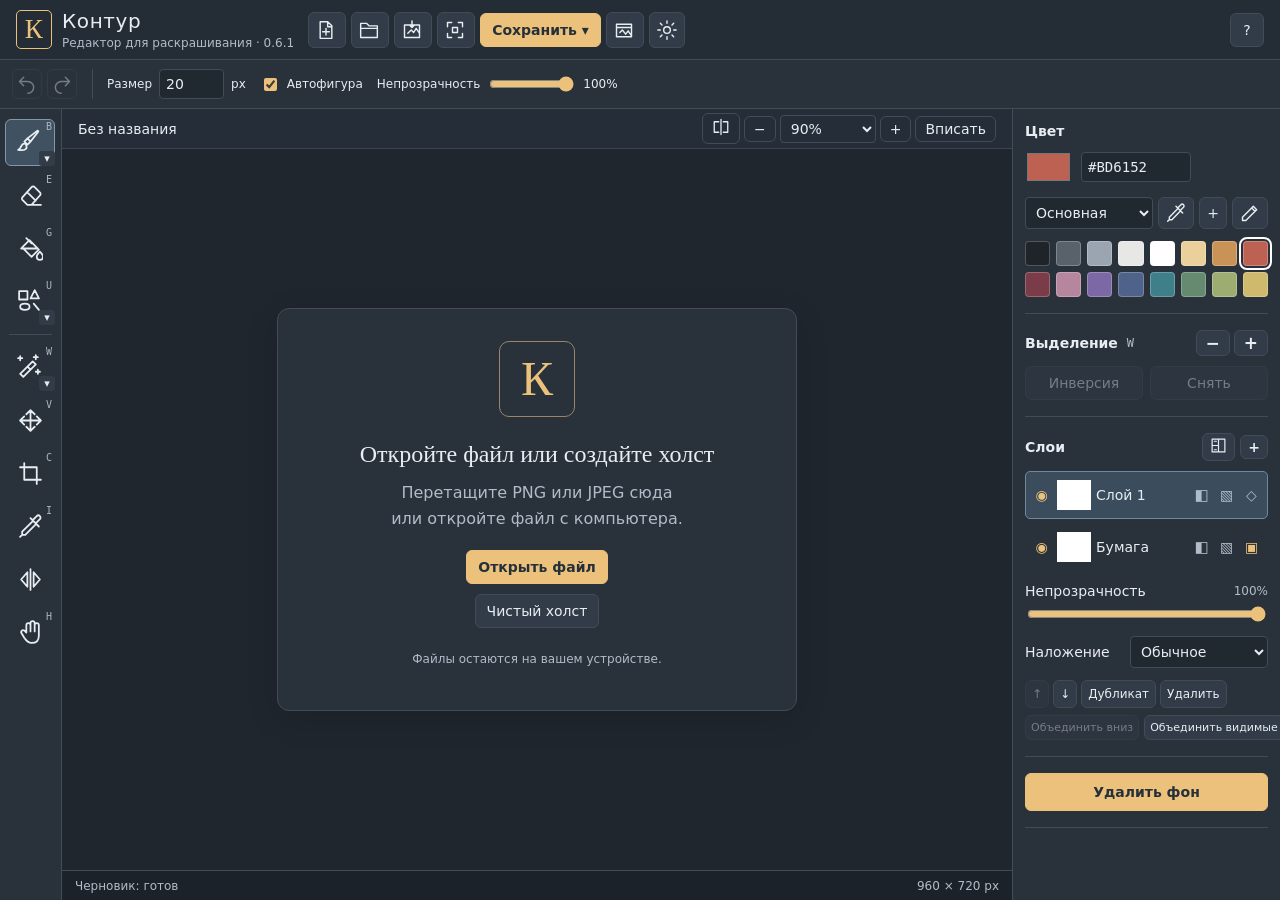
==== commit 8212c221: "Add four Japanese seasonal palettes inspired by kasane no irome (0.6.1)" ====
--- a/index.html
+++ b/index.html
@@ -6,11 +6,11 @@
 <meta name="description" content="Браузерный редактор для раскрашивания: слои, выделение по цвету, отделение контура и горячие клавиши. Изображения обрабатываются на вашем устройстве.">
 <title>Контур — редактор для раскрашивания</title>
 <link rel="icon" href="data:image/svg+xml,%3Csvg xmlns='http://www.w3.org/2000/svg' viewBox='0 0 32 32'%3E%3Crect width='32' height='32' rx='7' fill='%23242c35'/%3E%3Cpath d='M8 23V9h16v14H8m5-5 4-8 4 8' fill='none' stroke='%23eec278' stroke-width='2'/%3E%3C/svg%3E">
-<link rel="stylesheet" href="./style.css?v=0.6.0">
+<link rel="stylesheet" href="./style.css?v=0.6.1">
 </head>
 <body>
 <header class="topbar">
-<div class="brand"><span class="brand-mark">К</span><span>Контур<small>Редактор для раскрашивания · 0.6.0</small></span></div>
+<div class="brand"><span class="brand-mark">К</span><span>Контур<small>Редактор для раскрашивания · 0.6.1</small></span></div>
 <nav aria-label="Файл"><button id="newDoc" title="Новый холст" aria-label="Новый холст" data-icon="file"></button><button id="openImage" title="Открыть файл (Ctrl O)" aria-label="Открыть файл" data-icon="folder"></button><button id="importLayer" title="Открыть изображение на новом слое" aria-label="Открыть изображение на новом слое" data-icon="import"></button><button id="resizeCanvas" title="Размер холста" aria-label="Размер холста" data-icon="expand"></button><button id="saveProject" class="accent" title="Сохранить как… (Ctrl S)">Сохранить ▾</button><button id="referenceToggle" title="Окно референса: изображение поверх редактора" aria-label="Открыть окно референса" data-icon="reference"></button><button id="themeToggle" title="Светлая тема" aria-label="Включить светлую тему" aria-pressed="false" data-icon="sun"></button></nav>
 <div class="file-actions"><button id="help" class="help-button" aria-label="Горячие клавиши">?</button></div>
 </header>
@@ -64,6 +64,6 @@
 <dialog id="outlineDialog"><form method="dialog"><h2>Удалить белый фон</h2><p>Для чёрных и серых линий на белой или светлой бумаге. Контур появится на одном новом прозрачном слое. Исходный рисунок сохранится скрытым.</p><label>Белая точка <input id="whitePoint" type="range" min="160" max="255" value="250"><output id="whitePointOut">250</output></label><p class="muted">Пиксели светлее этого значения станут прозрачными. Серые края сохранят частичную прозрачность.</p><div class="dialog-actions"><button value="cancel">Отмена</button><button id="doExtract" type="button" class="accent">Удалить фон</button></div></form></dialog>
 <dialog id="projectPreviewDialog"><h2>Открыть проект</h2><div class="project-preview"><img id="projectPreviewImage" alt="Предпросмотр проекта"><div><p id="projectPreviewName"></p><p id="projectPreviewInfo"></p></div></div><p id="projectPreviewError" class="dialog-error"></p><div class="dialog-actions"><button id="cancelProjectPreview">Отмена</button><button id="chooseProjectAgain">Другой файл</button><button id="confirmProjectPreview" class="accent">Открыть проект</button></div></dialog><aside id="referenceWindow" class="reference-window" aria-label="Окно референса" hidden><header id="referenceHeader"><span>Референс</span><button id="minimizeReference" title="Свернуть или развернуть референс" aria-label="Свернуть референс">−</button><button id="closeReference" title="Закрыть окно референса" aria-label="Закрыть референс">×</button></header><div id="referenceBody"><div class="reference-controls"><button id="openReference" title="Открыть изображение для референса" data-icon="folder" aria-label="Открыть референс"></button><button id="referencePick" title="Пипетка: щёлкните по изображению, чтобы взять цвет" aria-label="Пипетка референса" aria-pressed="true" data-icon="picker"></button><button id="referenceZoomOut" title="Уменьшить референс">−</button><button id="referenceFit" title="Вписать референс">Вписать</button><button id="referenceZoomIn" title="Увеличить референс">+</button><label title="Добавлять цвета, выбранные пипеткой, в собственную палитру"><input id="referenceToPalette" type="checkbox">В палитру</label></div><div id="referenceViewport"><canvas id="referenceCanvas" hidden></canvas><p id="referenceEmpty">Откройте изображение. Пипетка позволяет собрать палитру вручную.</p></div><p id="referenceError" class="dialog-error" hidden></p></div></aside><input id="referenceInput" type="file" accept="image/png,image/jpeg,image/webp,image/gif,image/bmp,.tif,.tiff" hidden><dialog id="helpDialog"><form method="dialog"><h2>Горячие клавиши</h2><p>Работают в английской и русской раскладках. В полях ввода клавиши сохраняют обычное поведение.</p><div class="shortcut-grid"><kbd>B / E / G</kbd><span>Кисть / ластик / заливка</span><kbd>W / M / L</kbd><span>Выделение / прямоугольник / лассо</span><kbd>U / Q</kbd><span>Прямая линия / непрерывная кривая Безье</span><kbd>Q: щелчок / перетаскивание</kbd><span>Добавить точку / вытянуть усы нового узла</span><kbd>Q: перетаскивание уса / Alt</kbd><span>Один ус / оба симметрично</span><kbd>Q: Alt + щелчок по дуге</kbd><span>Вставить точку с сохранением формы</span><kbd>Q: Shift + щелчок</kbd><span>Удалить точку или убрать ус</span><kbd>Q: Alt + перетаскивание точки</kbd><span>Вытянуть исходящий ус</span><kbd>Q: Enter / правый щелчок</kbd><span>Завершить путь; Backspace — удалить узел</span><kbd>Кисть: удержание / Shift</kbd><span>Выровнять овал / сделать круг</span><kbd>Enter / Escape</kbd><span>Применить / отменить кривую или предварительный поворот</span><kbd>V / C / I / H</kbd><span>Трансформация / обрезка / пипетка / рука</span><kbd>Alt / R / Пробел</kbd><span>Удерживать: пипетка / ластик / рука</span><kbd>Стрелки / Shift</kbd><span>Перемещение на 1 / 10 px в инструменте V</span><kbd>Enter / Escape</kbd><span>Применить обрезку / отменить жест или обрезку</span><kbd>Ctrl C / X / V</kbd><span>Копировать / вырезать / вставить на новый слой</span><kbd>Ctrl Z / Shift Z</kbd><span>Отменить / повторить</span><kbd>Ctrl Shift O</kbd><span>Добавить изображение на новый слой</span><kbd>Ctrl O / S</kbd><span>Открыть файл / сохранить как…</span><kbd>Ctrl A / D</kbd><span>Выделить всё / снять выделение</span><kbd>Shift / Alt</kbd><span>Добавлять / вычитать при выделении</span><kbd>Delete / Backspace</kbd><span>Очистить пиксели внутри выделения</span><kbd>Ctrl + колесо</kbd><span>Масштаб около курсора</span><kbd>[ / ]</kbd><span>Изменить размер кисти</span><kbd>F + перетаскивание</kbd><span>Изменить размер кисти движением мыши</span><kbd>D + перетаскивание</kbd><span>Переместить только контур выделения</span><kbd>J</kbd><span>Временно зеркально отразить вид холста</span><kbd>Заливка: Shift + перетаскивание</kbd><span>Залить несколько областей одним действием</span><kbd>Фигуры: Shift</kbd><span>Круг или квадрат при перетаскивании</span></div><p class="muted">На Mac вместо Ctrl используйте ⌘. Системные сочетания и некоторые команды браузера могут иметь приоритет.</p><div class="dialog-actions"><button class="accent">Закрыть</button></div></form></dialog>
 <dialog id="draftDialog"><h2>Найден автоматический черновик</h2><p id="draftDescription"></p><p class="muted">Черновик сохранён в этом браузере со всеми слоями. История отмены и выделение не восстанавливаются.</p><p id="draftError" class="dialog-error"></p><div class="dialog-actions"><button id="skipDraft">Начать заново</button><button id="restoreDraft" class="accent">Восстановить</button></div></dialog>
-<script src="./core.js?v=0.6.0"></script><script src="./draft.js?v=0.6.0"></script><script src="./formats.js?v=0.6.0"></script><script src="./app.js?v=0.6.0"></script>
+<script src="./core.js?v=0.6.1"></script><script src="./draft.js?v=0.6.1"></script><script src="./formats.js?v=0.6.1"></script><script src="./app.js?v=0.6.1"></script>
 </body>
 </html>
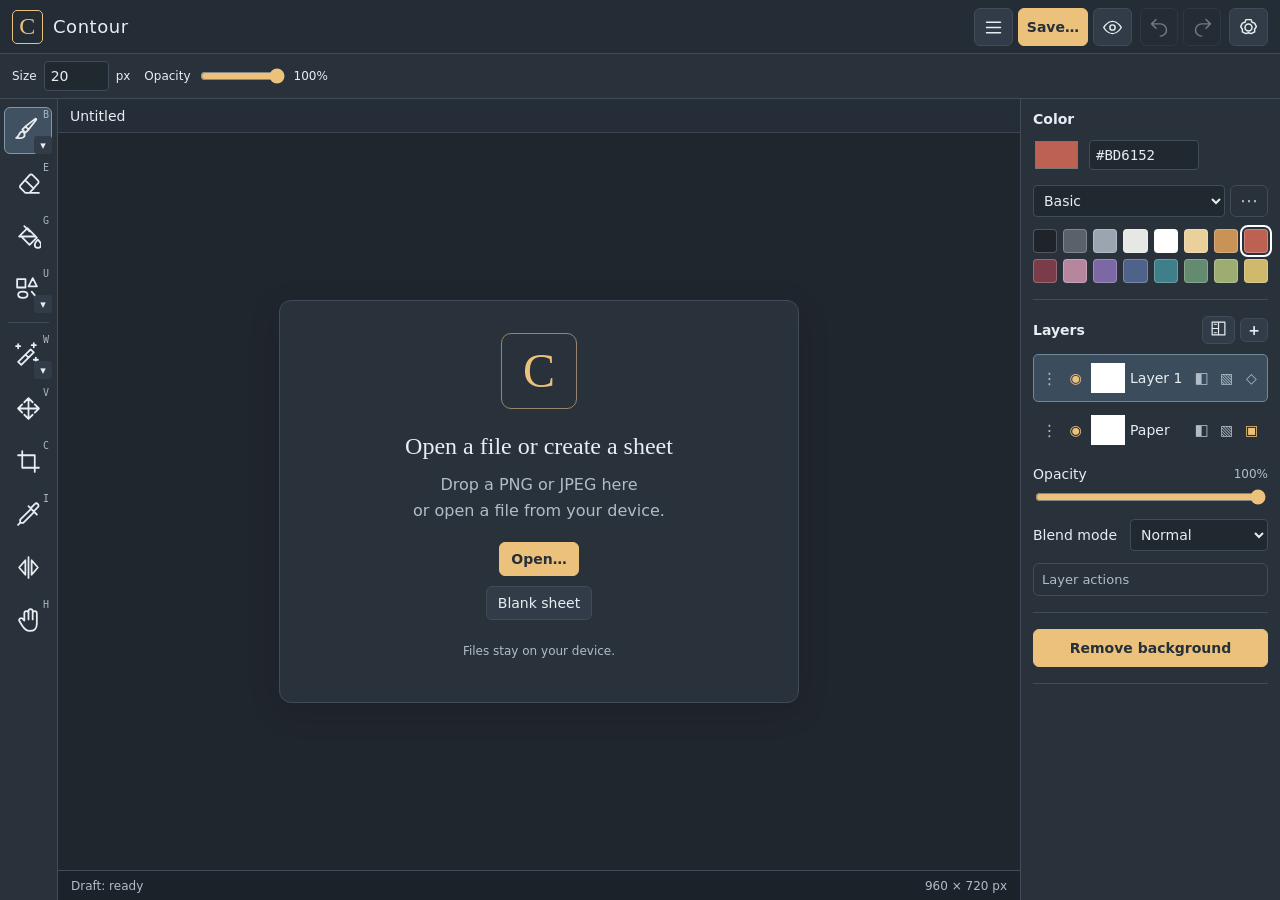
==== commit 01930fa4: "Add responsive mobile workspace, RU/EN settings and pen pressure (0.7.0)" ====
--- a/index.html
+++ b/index.html
@@ -6,12 +6,12 @@
 <meta name="description" content="Браузерный редактор для раскрашивания: слои, выделение по цвету, отделение контура и горячие клавиши. Изображения обрабатываются на вашем устройстве.">
 <title>Контур — редактор для раскрашивания</title>
 <link rel="icon" href="data:image/svg+xml,%3Csvg xmlns='http://www.w3.org/2000/svg' viewBox='0 0 32 32'%3E%3Crect width='32' height='32' rx='7' fill='%23242c35'/%3E%3Cpath d='M8 23V9h16v14H8m5-5 4-8 4 8' fill='none' stroke='%23eec278' stroke-width='2'/%3E%3C/svg%3E">
-<link rel="stylesheet" href="./style.css?v=0.6.1">
+<link rel="stylesheet" href="./style.css?v=0.7.0">
 </head>
 <body>
 <header class="topbar">
-<div class="brand"><span class="brand-mark">К</span><span>Контур<small>Редактор для раскрашивания · 0.6.1</small></span></div>
-<nav aria-label="Файл"><button id="newDoc" title="Новый холст" aria-label="Новый холст" data-icon="file"></button><button id="openImage" title="Открыть файл (Ctrl O)" aria-label="Открыть файл" data-icon="folder"></button><button id="importLayer" title="Открыть изображение на новом слое" aria-label="Открыть изображение на новом слое" data-icon="import"></button><button id="resizeCanvas" title="Размер холста" aria-label="Размер холста" data-icon="expand"></button><button id="saveProject" class="accent" title="Сохранить как… (Ctrl S)">Сохранить ▾</button><button id="referenceToggle" title="Окно референса: изображение поверх редактора" aria-label="Открыть окно референса" data-icon="reference"></button><button id="themeToggle" title="Светлая тема" aria-label="Включить светлую тему" aria-pressed="false" data-icon="sun"></button></nav>
+<div class="brand"><span class="brand-mark">К</span><span>Контур<small>Редактор для раскрашивания · 0.7.0</small></span></div>
+<nav aria-label="Файл"><button id="newDoc" title="Новый лист" aria-label="Новый лист" data-icon="file"></button><button id="openImage" title="Открыть файл (Ctrl O)" aria-label="Открыть файл" data-icon="folder"></button><button id="importLayer" title="Открыть изображение на новом слое" aria-label="Добавить изображение…" data-icon="import"></button><button id="resizeCanvas" title="Размер листа" aria-label="Размер листа" data-icon="expand"></button><button id="saveProject" class="accent" title="Сохранить как… (Ctrl S)">Сохранить ▾</button><button id="referenceToggle" title="Окно референса: изображение поверх редактора" aria-label="Открыть окно референса" data-icon="reference"></button><button id="themeToggle" title="Светлая тема" aria-label="Включить светлую тему" aria-pressed="false" data-icon="sun"></button></nav>
 <div class="file-actions"><button id="help" class="help-button" aria-label="Горячие клавиши">?</button></div>
 </header>
 <div class="options-bar">
@@ -33,19 +33,19 @@
 <button data-tool="move" title="Перемещение и трансформация (V); стрелки — 1 px, Shift — 10 px" aria-label="Перемещение и трансформация" data-icon="move"><kbd>V</kbd></button>
 <button data-tool="crop" title="Обрезка (C)" aria-label="Обрезка" data-icon="crop"><kbd>C</kbd></button>
 <button data-tool="picker" title="Пипетка (I), временно — Alt" aria-label="Пипетка" data-icon="picker"><kbd>I</kbd></button>
-<button id="symmetryToggle" title="Симметрия: отражать рисование относительно середины холста" aria-label="Отражённое рисование" aria-pressed="false" data-icon="symmetry"></button><button data-tool="pan" title="Рука (H), временно — пробел" aria-label="Рука" data-icon="hand"><kbd>H</kbd></button>
+<button id="symmetryToggle" title="Симметрия: отражать рисование относительно середины листа" aria-label="Отражённое рисование" aria-pressed="false" data-icon="symmetry"></button><button data-tool="pan" title="Рука (H), временно — пробел" aria-label="Рука" data-icon="hand"><kbd>H</kbd></button>
 </aside>
   <section class="canvas-area" aria-label="Рабочая область">
-    <div class="document-bar"><span id="docName">Без названия</span><span id="dirtyMark" hidden>● Не сохранено</span><div class="view-controls"><button id="mirrorView" title="Зеркально отразить вид (J): для проверки пропорций; файл сохраняется в исходной ориентации" aria-label="Зеркальный вид холста" aria-pressed="false" data-icon="mirror"></button><button id="zoomOut" aria-label="Уменьшить">−</button><select id="zoom100" aria-label="Масштаб"><option value="custom" disabled>100%</option><option value="25">25%</option><option value="50">50%</option><option value="100" selected>100%</option><option value="200">200%</option><option value="400">400%</option><option value="800">800%</option><option value="1600">1600%</option><option value="3200">3200%</option><option value="6400">6400%</option></select><button id="zoomIn" aria-label="Увеличить">+</button><button id="fit">Вписать</button></div></div>
+    <div class="document-bar"><span id="docName">Без названия</span><span id="dirtyMark" hidden>● Не сохранено</span><div class="view-controls"><button id="mirrorView" title="Зеркально отразить вид (J): для проверки пропорций; файл сохраняется в исходной ориентации" aria-label="Зеркальный вид листа" aria-pressed="false" data-icon="mirror"></button><button id="zoomOut" aria-label="Уменьшить">−</button><select id="zoom100" aria-label="Масштаб"><option value="custom" disabled>100%</option><option value="25">25%</option><option value="50">50%</option><option value="100" selected>100%</option><option value="200">200%</option><option value="400">400%</option><option value="800">800%</option><option value="1600">1600%</option><option value="3200">3200%</option><option value="6400">6400%</option></select><button id="zoomIn" aria-label="Увеличить">+</button><button id="fit">Вписать</button></div></div>
     <div id="fileNotice" class="file-notice" role="status" aria-live="polite" hidden><span id="fileNoticeText"></span><button id="dismissFileNotice" aria-label="Закрыть сообщение">×</button></div>
-    <div id="viewport" tabindex="0" aria-label="Холст. Пробел — перемещение, колесо — прокрутка, Ctrl и колесо — масштаб.">
-      <div id="canvasStage"><div id="canvasWrap"><div id="canvasSizePreview" hidden></div><div id="canvasHandles" hidden><button data-canvas-edge="e" title="Изменить ширину холста" aria-label="Изменить ширину холста"></button><button data-canvas-edge="s" title="Изменить высоту холста" aria-label="Изменить высоту холста"></button><button data-canvas-edge="se" title="Изменить размер холста" aria-label="Изменить размер холста"></button></div><button id="rotationHandle" title="Повернуть: тяните маркер · Shift — шаг 15°" aria-label="Повернуть слой" hidden>↻</button><canvas id="display"></canvas><canvas id="overlay" aria-hidden="true"></canvas><svg id="maskOutline" aria-hidden="true" preserveAspectRatio="none" hidden><path vector-effect="non-scaling-stroke"/></svg><svg id="selectionOutline" aria-hidden="true" preserveAspectRatio="none" hidden><path class="selection-white" vector-effect="non-scaling-stroke"/><path class="selection-ants" vector-effect="non-scaling-stroke"/></svg><div id="toolCursorLayer" aria-hidden="true"><div id="toolCursor" hidden></div><div id="mirroredToolCursor" hidden></div></div></div></div>
-      <div id="welcome"><div class="welcome-card"><div class="welcome-symbol">К</div><h1>Откройте файл или создайте холст</h1><p>Перетащите PNG или JPEG сюда<br>или откройте файл с компьютера.</p><button class="accent" id="welcomeOpen">Открыть файл</button><button id="welcomeBlank">Чистый холст</button><p class="privacy">Файлы остаются на вашем устройстве.</p></div></div>
+    <div id="viewport" tabindex="0" aria-label="Лист. Пробел — перемещение, колесо — прокрутка, Ctrl и колесо — масштаб.">
+      <div id="canvasStage"><div id="canvasWrap"><div id="canvasSizePreview" hidden></div><div id="canvasHandles" hidden><button data-canvas-edge="e" title="Изменить ширину листа" aria-label="Изменить ширину листа"></button><button data-canvas-edge="s" title="Изменить высоту листа" aria-label="Изменить высоту листа"></button><button data-canvas-edge="se" title="Изменить размер листа" aria-label="Изменить размер листа"></button></div><button id="rotationHandle" title="Повернуть: тяните маркер · Shift — шаг 15°" aria-label="Повернуть слой" hidden>↻</button><canvas id="display"></canvas><canvas id="overlay" aria-hidden="true"></canvas><svg id="maskOutline" aria-hidden="true" preserveAspectRatio="none" hidden><path vector-effect="non-scaling-stroke"/></svg><svg id="selectionOutline" aria-hidden="true" preserveAspectRatio="none" hidden><path class="selection-white" vector-effect="non-scaling-stroke"/><path class="selection-ants" vector-effect="non-scaling-stroke"/></svg><div id="toolCursorLayer" aria-hidden="true"><div id="toolCursor" hidden></div><div id="mirroredToolCursor" hidden></div></div></div></div>
+      <div id="welcome"><div class="welcome-card"><div class="welcome-symbol">К</div><h1>Откройте файл или создайте лист</h1><p>Перетащите PNG или JPEG сюда<br>или откройте файл с компьютера.</p><button class="accent" id="welcomeOpen">Открыть файл</button><button id="welcomeBlank">Чистый лист</button><p class="privacy">Файлы остаются на вашем устройстве.</p></div></div>
     </div>
     <footer class="statusbar"><span id="draftStatus" title="Черновик хранится в этом браузере. Сохраните файл .contour на компьютере для продолжения работы со слоями.">Черновик: проверяю…</span><span id="dimensions">960 × 720 px</span></footer><span id="status" class="sr-only" role="status" aria-live="polite"></span>
   </section>
   <aside class="sidebar">
-    <section class="color-panel"><div class="section-title">Цвет</div><div class="color-row"><input id="color" type="color" value="#bd6152" aria-label="Цвет рисования"><input id="colorHex" value="#BD6152" maxlength="7" aria-label="Цвет в формате HEX" spellcheck="false"></div><div class="palette-controls"><select id="paletteSelect" aria-label="Выбрать палитру"></select><button id="palettePick" title="Собрать палитру пипеткой: выбирайте цвета на холсте" aria-label="Собирать цвета пипеткой в палитру" aria-pressed="false" data-icon="picker"></button><button id="newPalette" title="Создать палитру" aria-label="Создать палитру">+</button><button id="editPalette" title="Название и цвета палитры" aria-label="Редактировать палитру" data-icon="edit"></button></div><div id="palette" class="palette" aria-label="Палитра"></div><div id="recentColors" class="recent-colors" aria-label="Последние цвета вне палитр" hidden></div></section>
+    <section class="color-panel"><div class="section-title">Цвет</div><div class="color-row"><input id="color" type="color" value="#bd6152" aria-label="Цвет рисования"><input id="colorHex" value="#BD6152" maxlength="7" aria-label="Цвет в формате HEX" spellcheck="false"></div><div class="palette-controls"><select id="paletteSelect" aria-label="Выбрать палитру"></select><button id="palettePick" title="Собрать палитру пипеткой: выбирайте цвета на листе" aria-label="Собирать цвета пипеткой в палитру" aria-pressed="false" data-icon="picker"></button><button id="newPalette" title="Создать палитру" aria-label="Создать палитру">+</button><button id="editPalette" title="Название и цвета палитры" aria-label="Редактировать палитру" data-icon="edit"></button></div><div id="palette" class="palette" aria-label="Палитра"></div><div id="recentColors" class="recent-colors" aria-label="Последние цвета вне палитр" hidden></div></section>
 <section class="selection-panel"><div class="section-title">Выделение <kbd>W</kbd><div class="selection-combine"><button id="subtractSelection" title="Вычитать из выделения (Alt)" aria-label="Вычитать из выделения" aria-pressed="false">−</button><button id="addSelection" title="Добавлять к выделению (Shift)" aria-label="Добавлять к выделению" aria-pressed="false">+</button></div></div><div class="selection-actions"><button id="invertSelection">Инверсия</button><button id="deselect">Снять</button></div></section>
     <section class="layer-panel"><div class="section-title">Слои <span class="layer-title-actions"><button id="layerMaskMenuButton" title="Маска текущего слоя" aria-label="Настроить маску слоя" aria-haspopup="menu" aria-expanded="false" data-icon="mask"></button><button id="addLayer" aria-label="Добавить слой" title="Новый прозрачный слой">+</button></span></div><div id="layers" aria-label="Список слоёв"></div><div class="layer-settings"><label>Непрозрачность <output id="layerOpacityOut">100%</output><input id="layerOpacity" type="range" min="0" max="100" value="100"></label><label>Наложение<select id="blendMode"><option value="source-over">Обычное</option><option value="multiply">Умножение</option><option value="screen">Экран</option><option value="overlay">Перекрытие</option><option value="darken">Затемнение</option><option value="lighten">Осветление</option></select></label></div><div class="layer-actions"><button id="layerUp" title="Выше">↑</button><button id="layerDown" title="Ниже">↓</button><button id="duplicateLayer" title="Дублировать слой">Дубликат</button><button id="deleteLayer" title="Удалить слой">Удалить</button></div><div class="layer-merge-actions"><button id="mergeDown" title="Объединить текущий слой с нижним">Объединить вниз</button><button id="mergeVisible" title="Объединить видимые слои, сохранив вид изображения">Объединить видимые</button></div><div class="layer-background-action"><button id="extractOutline" class="accent" title="Удалить белый фон и скопировать контур на новый слой">Удалить фон</button></div></section>
   </aside>
@@ -59,11 +59,11 @@
 <div id="cropRatioMenu" class="tool-menu ratio-menu" role="menu" aria-label="Пропорции обрезки" hidden></div>
 <div id="pathMenu" class="tool-menu" role="menu" aria-label="Фигуры и линии" hidden><button data-path-tool="line" role="menuitemradio" aria-checked="true">Линия <kbd>U</kbd></button><button data-path-tool="curve" role="menuitemradio" aria-checked="false">Кривая Безье <kbd>Q</kbd></button><button data-path-tool="ellipse" role="menuitemradio" aria-checked="false">Круг / овал</button><button data-path-tool="rectangle" role="menuitemradio" aria-checked="false">Прямоугольник</button><button data-path-tool="triangle" role="menuitemradio" aria-checked="false">Треугольник</button><button data-path-tool="polygon" role="menuitemradio" aria-checked="false">Правильный многоугольник</button></div>
 <div id="layerMaskMenu" class="tool-menu" role="menu" aria-label="Маска слоя" hidden><button id="maskFromSelection">Из выделения</button><button id="maskFromAlpha">По непрозрачным пикселям</button><button id="removeMask">Удалить маску</button></div>
-<dialog id="canvasDialog"><form method="dialog"><h2>Размер холста</h2><div class="size-fields"><label>Ширина, px<input id="canvasWidth" type="number" min="1" max="8192" required></label><label>Высота, px<input id="canvasHeight" type="number" min="1" max="8192" required></label></div><label>Закрепить рисунок <select id="canvasAnchor"><option value="nw">Слева сверху</option><option value="n">По центру сверху</option><option value="ne">Справа сверху</option><option value="w">Слева по центру</option><option value="center">По центру</option><option value="e">Справа по центру</option><option value="sw">Слева снизу</option><option value="s">По центру снизу</option><option value="se">Справа снизу</option></select></label><p class="muted">Рисунок сохраняет размер. Новые области бумаги — белые, остальных слоёв — прозрачные.</p><p id="canvasError" class="dialog-error"></p><div class="dialog-actions"><button>Отмена</button><button id="applyCanvasSize" type="button" class="accent">Изменить размер</button></div></form></dialog>
-<dialog id="newDialog"><form method="dialog"><h2>Новый холст</h2><div class="preset-controls"><label>Заготовка <select id="canvasPreset" aria-label="Заготовки размеров холста"></select></label><button id="saveCanvasPreset" type="button" title="Сохранить эти размеры как заготовку" aria-label="Добавить заготовку холста">+</button><button id="renameCanvasPreset" type="button" title="Переименовать выбранную заготовку" aria-label="Переименовать заготовку" data-icon="edit"></button><button id="rotateCanvasPreset" type="button" title="Поменять ширину и высоту местами" aria-label="Сменить ориентацию холста">↔</button></div><p class="muted preset-note">Размеры A4 и A5 рассчитаны для печати при 300 dpi.</p><div class="size-fields"><label>Ширина, px<input id="newWidth" type="number" min="1" max="8192" value="960" required></label><label>Высота, px<input id="newHeight" type="number" min="1" max="8192" value="720" required></label></div><label><input id="newWhite" type="checkbox" checked>Белый фоновый слой</label><p class="dialog-error" id="newError"></p><div class="dialog-actions"><button value="cancel">Отмена</button><button id="createDoc" class="accent" type="button">Создать</button></div></form></dialog>
+<dialog id="canvasDialog"><form method="dialog"><h2>Размер листа</h2><div class="size-fields"><label>Ширина, px<input id="canvasWidth" type="number" min="1" max="8192" required></label><label>Высота, px<input id="canvasHeight" type="number" min="1" max="8192" required></label></div><label>Закрепить рисунок <select id="canvasAnchor"><option value="nw">Слева сверху</option><option value="n">По центру сверху</option><option value="ne">Справа сверху</option><option value="w">Слева по центру</option><option value="center">По центру</option><option value="e">Справа по центру</option><option value="sw">Слева снизу</option><option value="s">По центру снизу</option><option value="se">Справа снизу</option></select></label><p class="muted">Рисунок сохраняет размер. Новые области бумаги — белые, остальных слоёв — прозрачные.</p><p id="canvasError" class="dialog-error"></p><div class="dialog-actions"><button>Отмена</button><button id="applyCanvasSize" type="button" class="accent">Изменить размер</button></div></form></dialog>
+<dialog id="newDialog"><form method="dialog"><h2>Новый лист</h2><div class="preset-controls"><label>Заготовка <select id="canvasPreset" aria-label="Заготовки размеров листа"></select></label><button id="saveCanvasPreset" type="button" title="Сохранить эти размеры как заготовку" aria-label="Добавить заготовку листа">+</button><button id="renameCanvasPreset" type="button" title="Переименовать выбранную заготовку" aria-label="Переименовать заготовку" data-icon="edit"></button><button id="rotateCanvasPreset" type="button" title="Поменять ширину и высоту местами" aria-label="Сменить ориентацию листа">↔</button></div><p class="muted preset-note">Размеры A4 и A5 рассчитаны для печати при 300 dpi.</p><div class="size-fields"><label>Ширина, px<input id="newWidth" type="number" min="1" max="8192" value="960" required></label><label>Высота, px<input id="newHeight" type="number" min="1" max="8192" value="720" required></label></div><label><input id="newWhite" type="checkbox" checked>Белый фоновый слой</label><p class="dialog-error" id="newError"></p><div class="dialog-actions"><button value="cancel">Отмена</button><button id="createDoc" class="accent" type="button">Создать</button></div></form></dialog>
 <dialog id="outlineDialog"><form method="dialog"><h2>Удалить белый фон</h2><p>Для чёрных и серых линий на белой или светлой бумаге. Контур появится на одном новом прозрачном слое. Исходный рисунок сохранится скрытым.</p><label>Белая точка <input id="whitePoint" type="range" min="160" max="255" value="250"><output id="whitePointOut">250</output></label><p class="muted">Пиксели светлее этого значения станут прозрачными. Серые края сохранят частичную прозрачность.</p><div class="dialog-actions"><button value="cancel">Отмена</button><button id="doExtract" type="button" class="accent">Удалить фон</button></div></form></dialog>
-<dialog id="projectPreviewDialog"><h2>Открыть проект</h2><div class="project-preview"><img id="projectPreviewImage" alt="Предпросмотр проекта"><div><p id="projectPreviewName"></p><p id="projectPreviewInfo"></p></div></div><p id="projectPreviewError" class="dialog-error"></p><div class="dialog-actions"><button id="cancelProjectPreview">Отмена</button><button id="chooseProjectAgain">Другой файл</button><button id="confirmProjectPreview" class="accent">Открыть проект</button></div></dialog><aside id="referenceWindow" class="reference-window" aria-label="Окно референса" hidden><header id="referenceHeader"><span>Референс</span><button id="minimizeReference" title="Свернуть или развернуть референс" aria-label="Свернуть референс">−</button><button id="closeReference" title="Закрыть окно референса" aria-label="Закрыть референс">×</button></header><div id="referenceBody"><div class="reference-controls"><button id="openReference" title="Открыть изображение для референса" data-icon="folder" aria-label="Открыть референс"></button><button id="referencePick" title="Пипетка: щёлкните по изображению, чтобы взять цвет" aria-label="Пипетка референса" aria-pressed="true" data-icon="picker"></button><button id="referenceZoomOut" title="Уменьшить референс">−</button><button id="referenceFit" title="Вписать референс">Вписать</button><button id="referenceZoomIn" title="Увеличить референс">+</button><label title="Добавлять цвета, выбранные пипеткой, в собственную палитру"><input id="referenceToPalette" type="checkbox">В палитру</label></div><div id="referenceViewport"><canvas id="referenceCanvas" hidden></canvas><p id="referenceEmpty">Откройте изображение. Пипетка позволяет собрать палитру вручную.</p></div><p id="referenceError" class="dialog-error" hidden></p></div></aside><input id="referenceInput" type="file" accept="image/png,image/jpeg,image/webp,image/gif,image/bmp,.tif,.tiff" hidden><dialog id="helpDialog"><form method="dialog"><h2>Горячие клавиши</h2><p>Работают в английской и русской раскладках. В полях ввода клавиши сохраняют обычное поведение.</p><div class="shortcut-grid"><kbd>B / E / G</kbd><span>Кисть / ластик / заливка</span><kbd>W / M / L</kbd><span>Выделение / прямоугольник / лассо</span><kbd>U / Q</kbd><span>Прямая линия / непрерывная кривая Безье</span><kbd>Q: щелчок / перетаскивание</kbd><span>Добавить точку / вытянуть усы нового узла</span><kbd>Q: перетаскивание уса / Alt</kbd><span>Один ус / оба симметрично</span><kbd>Q: Alt + щелчок по дуге</kbd><span>Вставить точку с сохранением формы</span><kbd>Q: Shift + щелчок</kbd><span>Удалить точку или убрать ус</span><kbd>Q: Alt + перетаскивание точки</kbd><span>Вытянуть исходящий ус</span><kbd>Q: Enter / правый щелчок</kbd><span>Завершить путь; Backspace — удалить узел</span><kbd>Кисть: удержание / Shift</kbd><span>Выровнять овал / сделать круг</span><kbd>Enter / Escape</kbd><span>Применить / отменить кривую или предварительный поворот</span><kbd>V / C / I / H</kbd><span>Трансформация / обрезка / пипетка / рука</span><kbd>Alt / R / Пробел</kbd><span>Удерживать: пипетка / ластик / рука</span><kbd>Стрелки / Shift</kbd><span>Перемещение на 1 / 10 px в инструменте V</span><kbd>Enter / Escape</kbd><span>Применить обрезку / отменить жест или обрезку</span><kbd>Ctrl C / X / V</kbd><span>Копировать / вырезать / вставить на новый слой</span><kbd>Ctrl Z / Shift Z</kbd><span>Отменить / повторить</span><kbd>Ctrl Shift O</kbd><span>Добавить изображение на новый слой</span><kbd>Ctrl O / S</kbd><span>Открыть файл / сохранить как…</span><kbd>Ctrl A / D</kbd><span>Выделить всё / снять выделение</span><kbd>Shift / Alt</kbd><span>Добавлять / вычитать при выделении</span><kbd>Delete / Backspace</kbd><span>Очистить пиксели внутри выделения</span><kbd>Ctrl + колесо</kbd><span>Масштаб около курсора</span><kbd>[ / ]</kbd><span>Изменить размер кисти</span><kbd>F + перетаскивание</kbd><span>Изменить размер кисти движением мыши</span><kbd>D + перетаскивание</kbd><span>Переместить только контур выделения</span><kbd>J</kbd><span>Временно зеркально отразить вид холста</span><kbd>Заливка: Shift + перетаскивание</kbd><span>Залить несколько областей одним действием</span><kbd>Фигуры: Shift</kbd><span>Круг или квадрат при перетаскивании</span></div><p class="muted">На Mac вместо Ctrl используйте ⌘. Системные сочетания и некоторые команды браузера могут иметь приоритет.</p><div class="dialog-actions"><button class="accent">Закрыть</button></div></form></dialog>
+<dialog id="projectPreviewDialog"><h2>Открыть проект</h2><div class="project-preview"><img id="projectPreviewImage" alt="Предпросмотр проекта"><div><p id="projectPreviewName"></p><p id="projectPreviewInfo"></p></div></div><p id="projectPreviewError" class="dialog-error"></p><div class="dialog-actions"><button id="cancelProjectPreview">Отмена</button><button id="chooseProjectAgain">Другой файл</button><button id="confirmProjectPreview" class="accent">Открыть проект</button></div></dialog><aside id="referenceWindow" class="reference-window" aria-label="Окно референса" hidden><header id="referenceHeader"><span>Референс</span><button id="minimizeReference" title="Свернуть или развернуть референс" aria-label="Свернуть референс">−</button><button id="closeReference" title="Закрыть окно референса" aria-label="Закрыть референс">×</button></header><div id="referenceBody"><div class="reference-controls"><button id="openReference" title="Открыть изображение для референса" data-icon="folder" aria-label="Открыть референс"></button><button id="referencePick" title="Пипетка: щёлкните по изображению, чтобы взять цвет" aria-label="Пипетка референса" aria-pressed="true" data-icon="picker"></button><button id="referenceZoomOut" title="Уменьшить референс">−</button><button id="referenceFit" title="Вписать референс">Вписать</button><button id="referenceZoomIn" title="Увеличить референс">+</button><label title="Добавлять цвета, выбранные пипеткой, в собственную палитру"><input id="referenceToPalette" type="checkbox">В палитру</label></div><div id="referenceViewport"><canvas id="referenceCanvas" hidden></canvas><p id="referenceEmpty">Откройте изображение. Пипетка позволяет собрать палитру вручную.</p></div><p id="referenceError" class="dialog-error" hidden></p></div></aside><input id="referenceInput" type="file" accept="image/png,image/jpeg,image/webp,image/gif,image/bmp,.tif,.tiff" hidden><dialog id="helpDialog"><form method="dialog"><h2>Горячие клавиши</h2><p>Работают в английской и русской раскладках. В полях ввода клавиши сохраняют обычное поведение.</p><div class="shortcut-grid"><kbd>B / E / G</kbd><span>Кисть / ластик / заливка</span><kbd>W / M / L</kbd><span>Выделение / прямоугольник / лассо</span><kbd>U / Q</kbd><span>Прямая линия / непрерывная кривая Безье</span><kbd>Q: щелчок / перетаскивание</kbd><span>Добавить точку / вытянуть усы нового узла</span><kbd>Q: перетаскивание уса / Alt</kbd><span>Один ус / оба симметрично</span><kbd>Q: Alt + щелчок по дуге</kbd><span>Вставить точку с сохранением формы</span><kbd>Q: Shift + щелчок</kbd><span>Удалить точку или убрать ус</span><kbd>Q: Alt + перетаскивание точки</kbd><span>Вытянуть исходящий ус</span><kbd>Q: Enter / правый щелчок</kbd><span>Завершить путь; Backspace — удалить узел</span><kbd>Кисть: удержание / Shift</kbd><span>Выровнять овал / сделать круг</span><kbd>Enter / Escape</kbd><span>Применить / отменить кривую или предварительный поворот</span><kbd>V / C / I / H</kbd><span>Трансформация / обрезка / пипетка / рука</span><kbd>Alt / R / Пробел</kbd><span>Удерживать: пипетка / ластик / рука</span><kbd>Стрелки / Shift</kbd><span>Перемещение на 1 / 10 px в инструменте V</span><kbd>Enter / Escape</kbd><span>Применить обрезку / отменить жест или обрезку</span><kbd>Ctrl C / X / V</kbd><span>Копировать / вырезать / вставить на новый слой</span><kbd>Ctrl Z / Shift Z</kbd><span>Отменить / повторить</span><kbd>Ctrl Shift O</kbd><span>Добавить изображение на новый слой</span><kbd>Ctrl O / S</kbd><span>Открыть файл / сохранить как…</span><kbd>Ctrl A / D</kbd><span>Выделить всё / снять выделение</span><kbd>Shift / Alt</kbd><span>Добавлять / вычитать при выделении</span><kbd>Delete / Backspace</kbd><span>Очистить пиксели внутри выделения</span><kbd>Ctrl + колесо</kbd><span>Масштаб около курсора</span><kbd>[ / ]</kbd><span>Изменить размер кисти</span><kbd>F + перетаскивание</kbd><span>Изменить размер кисти движением мыши</span><kbd>D + перетаскивание</kbd><span>Переместить только контур выделения</span><kbd>J</kbd><span>Временно зеркально отразить вид листа</span><kbd>Заливка: Shift + перетаскивание</kbd><span>Залить несколько областей одним действием</span><kbd>Фигуры: Shift</kbd><span>Круг или квадрат при перетаскивании</span></div><p class="muted">На Mac вместо Ctrl используйте ⌘. Системные сочетания и некоторые команды браузера могут иметь приоритет.</p><div class="dialog-actions"><button class="accent">Закрыть</button></div></form></dialog>
 <dialog id="draftDialog"><h2>Найден автоматический черновик</h2><p id="draftDescription"></p><p class="muted">Черновик сохранён в этом браузере со всеми слоями. История отмены и выделение не восстанавливаются.</p><p id="draftError" class="dialog-error"></p><div class="dialog-actions"><button id="skipDraft">Начать заново</button><button id="restoreDraft" class="accent">Восстановить</button></div></dialog>
-<script src="./core.js?v=0.6.1"></script><script src="./draft.js?v=0.6.1"></script><script src="./formats.js?v=0.6.1"></script><script src="./app.js?v=0.6.1"></script>
+<script src="./core.js?v=0.7.0"></script><script src="./draft.js?v=0.7.0"></script><script src="./formats.js?v=0.7.0"></script><script src="./i18n.js?v=0.7.0"></script><script src="./app.js?v=0.7.0"></script><script src="./interface.js?v=0.7.0"></script>
 </body>
 </html>
--- a/style.css
+++ b/style.css
@@ -43,3 +43,71 @@
 .option-hint{font-size:12px;color:var(--muted)}#fillGap{width:52px}#shapeFillColor{width:34px;height:28px;padding:2px}#polygonSides{width:52px}.tools button[aria-pressed=true],#mirrorView[aria-pressed=true]{background:var(--accent);color:#20262c;border-color:var(--accent)}#canvasWrap.mirrored{transform:scaleX(-1)}.view-controls #mirrorView svg{width:18px;height:18px}.recent-colors{display:grid;grid-template-columns:repeat(10,1fr);gap:4px;margin-top:9px;padding-top:9px;border-top:1px solid var(--border)}.recent-colors button{height:20px;padding:0;min-width:0;border:1px solid #ffffff38}.layer-row{user-select:none}.layer-row.dragging{opacity:.45}.layer-row.drop-above{box-shadow:0 -2px var(--accent)}.layer-row.drop-below{box-shadow:0 2px var(--accent)}.layer-row .alpha-lock{font-size:14px;padding:0 2px;min-width:19px}.layer-merge-actions{display:flex;gap:5px;margin-top:7px}.layer-merge-actions button{flex:1;font-size:11px;padding:5px}.gradient-palette{margin-top:14px;font-size:13px}.gradient-controls{display:flex;gap:12px;align-items:center;flex-wrap:wrap}.gradient-controls input[type=color]{width:45px;height:30px;padding:0}.preset-controls{display:flex;align-items:center;gap:7px}.preset-controls label{flex:1}.preset-controls select{max-width:220px}.preset-controls button{padding:5px 9px}.preset-controls svg{width:16px;height:16px}.preset-note{margin-top:0}.project-preview{display:flex;gap:18px;align-items:center;min-width:370px}.project-preview img{width:230px;max-height:250px;object-fit:contain;background:repeating-conic-gradient(#9993 0% 25%,transparent 0% 50%) 50% / 12px 12px;border:1px solid var(--border)}#projectPreviewName{overflow-wrap:anywhere;color:var(--text)}.reference-window{position:fixed;right:290px;top:145px;width:350px;height:330px;min-width:260px;min-height:150px;max-width:90vw;max-height:80vh;background:var(--panel);border:1px solid var(--border);border-radius:9px;z-index:40;box-shadow:0 10px 35px #0006;resize:both;overflow:hidden;display:flex;flex-direction:column}.reference-window header{display:flex;align-items:center;gap:5px;cursor:move;background:var(--input);padding:5px 8px;touch-action:none;user-select:none}.reference-window header span{flex:1;font-size:13px}.reference-window header button{padding:1px 8px;min-height:25px}#referenceBody{min-height:0;flex:1;display:flex;flex-direction:column}.reference-controls{display:flex;gap:4px;align-items:center;padding:6px;flex-wrap:wrap}.reference-controls button{padding:3px 6px;font-size:12px}.reference-controls button svg{width:16px;height:16px}.reference-controls label{font-size:11px;display:flex;align-items:center;gap:3px}.reference-controls input{margin:0}#referenceViewport{overflow:auto;flex:1;min-height:0;display:grid;place-items:center;background:var(--canvas-bg,#17212a)}#referenceViewport canvas{grid-area:1/1;cursor:crosshair;image-rendering:pixelated}#referenceEmpty{padding:20px;color:var(--muted);font-size:13px;text-align:center}#referenceError{font-size:12px;padding:0 9px}.reference-window.minimized{height:auto!important;min-height:0;resize:none}.reference-window.minimized #referenceBody{display:none}.reference-controls button[aria-pressed=true]{border-color:var(--accent);color:var(--accent)}@media(max-width:760px){.reference-window{right:12px;top:140px;width:300px}.project-preview{min-width:0;flex-direction:column}.options-bar{overflow:auto}.recent-colors{grid-template-columns:repeat(10,1fr)}}
 
 #mirroredToolCursor{position:absolute;pointer-events:none;border:0;box-shadow:none}#mirroredToolCursor.round{border-radius:50%}#mirroredToolCursor.eraser-preview{border:1px solid #fff;box-shadow:0 0 0 1px #111}
+
+/* Responsive workspace: a manual layout always overrides viewport heuristics. */
+:root[data-layout] body{height:100dvh;min-height:0;overflow:hidden;display:grid;grid-template-rows:auto auto minmax(0,1fr)}
+:root[data-layout] .topbar{min-height:54px;padding:6px 12px;flex-wrap:nowrap;gap:8px}
+:root[data-layout] .brand{min-width:0;width:auto;font-size:18px;margin-right:auto}.brand small{display:none}
+:root[data-layout] .topbar nav{flex-wrap:nowrap;gap:5px}.topbar .history{margin:0;padding:0;border:0}.topbar>button,.topbar nav>button{height:38px;min-width:38px;padding:8px}
+.topbar svg,#mobileDock svg,.interface-menu svg,.touch-commands svg{width:21px;height:21px;fill:none;stroke:currentColor;stroke-width:1.7;stroke-linecap:round;stroke-linejoin:round;display:block}
+.interface-menu{position:fixed;z-index:60;width:230px;max-height:calc(100dvh - 80px);overflow:auto;display:flex;flex-direction:column;gap:4px;background:var(--panel);padding:8px;border:1px solid var(--border);border-radius:10px;box-shadow:0 8px 30px #0006}
+.interface-menu button{display:flex;align-items:center;gap:10px;text-align:left;min-height:42px;background:transparent;border-color:transparent}.interface-menu button:after{content:attr(aria-label);white-space:normal}.interface-menu #fit:after,.interface-menu #zoomOut:after,.interface-menu #zoomIn:after{content:none}.interface-menu select{width:100%}
+:root[data-layout=desktop] .workspace{grid-template-columns:58px minmax(80px,1fr) 260px;min-height:0;height:auto}
+:root[data-layout=desktop] .canvas-area{height:auto;min-height:0}
+:root[data-layout=desktop] .sidebar{display:block;grid-column:auto;padding:12px;min-width:0;border-left:1px solid var(--border);border-top:0}
+:root[data-layout=desktop] .tools{padding:8px 4px;overflow:auto}:root[data-layout=desktop] .tools .tool-group{width:48px}
+:root[data-layout=desktop] .tools button{width:48px}
+:root[data-layout] .document-bar{height:34px;padding:0 12px}.document-bar #docName{max-width:100%;flex:1}.view-controls{display:none}
+:root[data-layout] .options-bar{padding:7px 12px;min-height:44px}.options-bar .history{display:none}
+#quickShapeControl{display:none!important}.option-hint{display:none}
+.compact-actions>summary{cursor:pointer;color:var(--muted);font-size:13px;list-style:none;padding:8px;border:1px solid var(--border);border-radius:6px;user-select:none}.compact-actions>summary::-webkit-details-marker{display:none}
+.palette-extras{position:relative}.palette-extras[open]{z-index:20}.palette-extras[open]>button{display:inline-flex;margin:3px}.palette-extras>summary{padding:5px 9px;font-size:18px;line-height:20px}.palette-controls{align-items:flex-start}
+.layer-extras{margin-top:12px}.layer-extras[open]>summary{margin-bottom:8px}.layer-extras .layer-actions{flex-wrap:wrap;margin-top:0}.layer-extras .layer-merge-actions{flex-wrap:wrap}
+.selection-panel:not(.relevant){display:none}.selection-actions{flex-wrap:wrap}.selection-actions button{flex:1 0 40%;white-space:normal;font-size:12px}#moveSelection[aria-pressed=true]{background:var(--accent);color:var(--ink)}
+.touch-commands{display:flex;gap:6px}.touch-commands button{padding:7px}.touch-commands [aria-pressed=true]{background:var(--accent);color:var(--ink)}
+#mobileDock{display:none}#mobilePanel{position:fixed;z-index:45;bottom:calc(62px + env(safe-area-inset-bottom));left:8px;right:8px;max-height:55dvh;overflow:auto;background:var(--panel);border:1px solid var(--border);border-radius:14px 14px 6px 6px;padding:0 14px 14px;box-shadow:0 -8px 35px #0004;overscroll-behavior:contain}
+#mobilePanel.expanded{max-height:calc(100dvh - 120px - env(safe-area-inset-bottom))}
+.mobile-panel-heading{position:sticky;top:0;background:var(--panel);display:flex;align-items:center;gap:10px;padding:7px 0;border-bottom:1px solid var(--border);z-index:2;margin-bottom:12px}.mobile-panel-heading span{flex:1;font-size:14px}.mobile-panel-heading button{min-width:40px;min-height:40px;padding:3px 10px;font-size:20px;background:transparent;border:0}
+#mobilePanel section{padding-bottom:0;margin-bottom:0;border-bottom:0}#mobilePanel .section-title{display:none}
+#mobilePanel .tools{display:grid;grid-template-columns:repeat(5,minmax(0,1fr));gap:6px;padding:0;border:0;background:none;overflow:visible}
+#mobilePanel .tools>.tool-divider{display:none}#mobilePanel .tools .tool-group{width:100%;margin:0}#mobilePanel .tools button{width:100%;height:52px;margin:0;min-height:52px}#mobilePanel .tools .tool-menu-arrow{width:26px;height:24px;min-height:24px;right:-2px;bottom:-3px}
+#mobilePanel .options-bar{display:flex;flex-wrap:wrap;overflow:visible;gap:14px;padding:0;border:0;background:none;min-height:0}#mobilePanel .option-group{flex-wrap:wrap;gap:12px}#mobilePanel .options-bar label{font-size:14px}#mobilePanel .options-bar input[type=range]{width:130px}
+#mobilePanel .options-bar button{min-height:40px}#mobilePanel .selection-panel{margin-top:14px}#mobilePanel .selection-combine{margin:0}#mobilePanel .selection-panel .section-title{display:flex;font-size:0;justify-content:flex-end}#mobilePanel .selection-panel kbd{display:none}
+.settings-grid{display:grid;grid-template-columns:1fr 1fr;gap:4px 18px}.settings-grid label{justify-content:space-between;align-items:center;flex-wrap:wrap;font-size:13px;margin:9px 0}.settings-grid select{max-width:185px}.settings-grid input[type=number]{width:65px}.settings-grid label:has(input[type=checkbox]){justify-content:flex-start}.settings-grid~details{padding:12px 0;border-top:1px solid var(--border)}#settingsDialog{width:min(620px,calc(100vw - 24px))}#settingsDialog p{font-size:13px}
+#touchLoupe{position:fixed;z-index:44;width:120px;height:120px;border:2px solid var(--accent);border-radius:50%;box-shadow:0 4px 15px #0007;pointer-events:none;background:var(--panel);image-rendering:pixelated}.touch-hint{position:fixed;z-index:70;bottom:90px;left:16px;right:16px;background:var(--panel2);border:1px solid var(--border);border-radius:8px;padding:12px;font-size:13px;pointer-events:none}
+:root[data-crosshair=true] #toolCursor:after{content:'+';position:absolute;left:50%;top:50%;transform:translate(-50%,-50%);font-size:16px;color:#fff;text-shadow:0 0 2px #000}
+:root[data-grid=false] #viewport{background-image:none}
+:root[data-density=large] button{min-height:44px}:root[data-density=large] .layer-row{min-height:54px}
+.layer-drag{touch-action:none;cursor:grab!important;font-size:16px}.layer-row.touch-dragging{border-color:var(--accent);background:var(--panel2)}
+:root[data-layout=mobile] body{grid-template-rows:auto minmax(0,1fr) auto;padding-top:env(safe-area-inset-top)}
+:root[data-layout=mobile] .topbar{grid-row:1;padding:5px 8px;gap:3px;min-height:50px}
+:root[data-layout=mobile] .brand{font-size:0;margin:0;gap:0}.brand-mark{width:31px;height:34px;font-size:24px}
+:root[data-layout=mobile] .topbar nav{gap:3px;margin-right:auto}:root[data-layout=mobile] .topbar nav>button,:root[data-layout=mobile] .topbar>button{min-width:38px;height:42px;padding:8px}
+:root[data-layout=mobile] #saveProject{font-size:12px;padding:8px!important}
+:root[data-layout=mobile] body>.options-bar{display:none}
+:root[data-layout=mobile] .workspace{grid-row:2;display:block;height:auto;min-height:0;overflow:hidden}
+:root[data-layout=mobile] .canvas-area{height:100%;min-height:0}:root[data-layout=mobile] .workspace>.tools,:root[data-layout=mobile] .workspace>.sidebar{display:none}
+:root[data-layout=mobile] .document-bar{height:29px;font-size:12px;padding:0 10px}:root[data-layout=mobile] .statusbar{min-height:24px;padding:4px 10px;flex-wrap:nowrap;gap:8px}
+:root[data-layout=mobile] #draftStatus{overflow:hidden;text-overflow:ellipsis;max-width:65%;font-size:10px}
+:root[data-layout=mobile] #mobileDock{grid-row:3;display:flex;align-items:center;justify-content:space-around;gap:3px;padding:6px 8px calc(6px + env(safe-area-inset-bottom));min-height:62px;background:var(--panel);border-top:1px solid var(--border)}
+#mobileDock button{width:44px;min-width:0;height:46px;padding:10px;border:0;background:transparent;display:grid;place-items:center;border-radius:9px}#mobileDock button[aria-pressed=true]{background:var(--panel2);outline:1px solid var(--accent)}#mobileDock #mobileColor svg{fill:var(--chosen-color);stroke:var(--text)}
+:root[data-layout=mobile] #canvasStage{padding:24px}:root[data-layout=mobile] #welcome{padding:14px}:root[data-layout=mobile] #welcome .welcome-card{padding:20px 14px;gap:8px}:root[data-layout=mobile] #welcome h1{font-size:22px}:root[data-layout=mobile] #welcome p{font-size:13px}
+:root[data-layout=mobile] dialog{width:calc(100vw - 20px);max-width:620px;max-height:calc(100dvh - 24px);padding:18px}
+:root[data-layout=mobile] dialog button{min-height:42px}:root[data-layout=mobile] .dialog-actions{flex-wrap:wrap;margin-top:18px}
+:root[data-layout=mobile] .settings-grid{grid-template-columns:1fr}:root[data-layout=mobile] dialog .size-fields{gap:10px}:root[data-layout=mobile] dialog .size-fields input{width:100%;max-width:145px}
+:root[data-layout=mobile] .palette-workbench{flex-wrap:wrap}:root[data-layout=mobile] .palette-editor{grid-template-columns:repeat(8,minmax(0,1fr));gap:5px}:root[data-layout=mobile] .palette-editor button.palette-slot{width:100%;height:34px}:root[data-layout=mobile] #paletteName{max-width:65%}
+:root[data-layout=mobile] .project-preview{min-width:0;flex-direction:column}:root[data-layout=mobile] .shortcut-grid{grid-template-columns:1fr}
+:root[data-layout=mobile] .layer-row{min-height:48px}:root[data-layout=mobile] .layer-row button{min-width:28px;min-height:36px}:root[data-layout=mobile] .palette button{min-height:30px}
+:root[data-layout=mobile] .tool-menu{max-height:calc(100dvh - 100px);overflow:auto}
+:root[data-layout=mobile] .reference-window{right:8px;left:auto;top:90px;width:min(320px,calc(100vw - 16px));max-height:65dvh;min-width:0}
+@media(max-width:520px){:root[data-layout=desktop] .brand{font-size:0;gap:0}:root[data-layout=desktop] .workspace{grid-template-columns:52px minmax(60px,1fr) 220px}:root[data-layout=desktop] .sidebar{padding:8px}:root[data-layout=desktop] .topbar{padding:5px;gap:3px}:root[data-layout=desktop] .topbar nav{gap:3px}.settings-grid{grid-template-columns:1fr}}
+@media(pointer:coarse){.tool-menu button{min-height:44px}.selection-combine button{min-height:40px;min-width:40px}.layer-drag{min-width:28px}}
+
+.touch-commands{display:none}:root[data-layout=mobile] .touch-commands{display:flex}
+#mobilePanel .tools button kbd{display:none}
+#mobilePanel .layer-title-actions{display:flex!important}
+@media(pointer:coarse){.touch-commands{display:flex}}
+
+:root[data-layout=desktop] .tools .tool-menu-arrow{width:18px;height:18px;min-height:18px}
+.topbar .history button{min-width:38px;min-height:38px;display:grid;place-items:center}
+#mobilePanel .layer-panel>.section-title{display:flex;font-size:0;justify-content:flex-end}
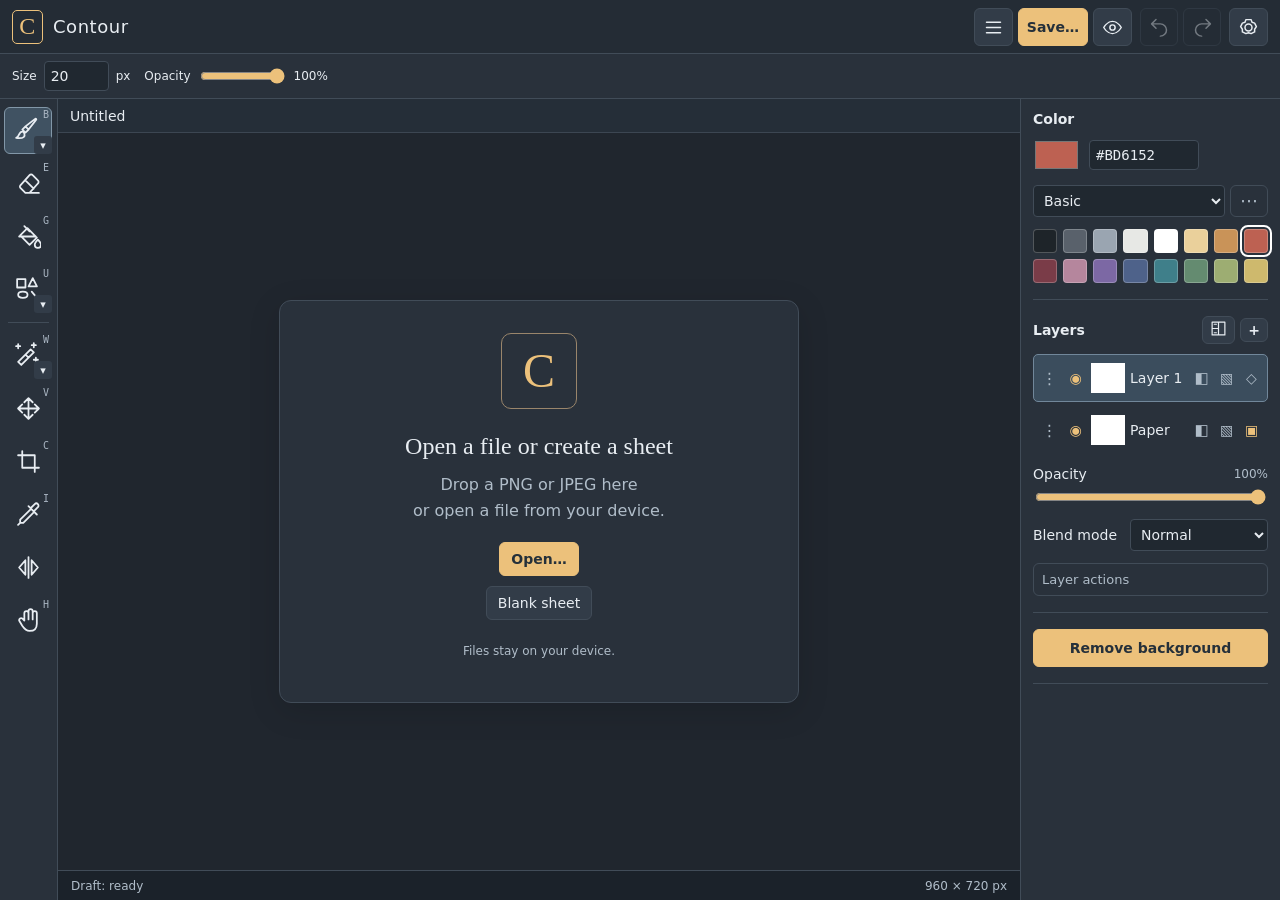
==== commit dc2f1294: "Prevent fill progress notices from shifting the sheet (0.7.1)" ====
--- a/index.html
+++ b/index.html
@@ -6,11 +6,11 @@
 <meta name="description" content="Браузерный редактор для раскрашивания: слои, выделение по цвету, отделение контура и горячие клавиши. Изображения обрабатываются на вашем устройстве.">
 <title>Контур — редактор для раскрашивания</title>
 <link rel="icon" href="data:image/svg+xml,%3Csvg xmlns='http://www.w3.org/2000/svg' viewBox='0 0 32 32'%3E%3Crect width='32' height='32' rx='7' fill='%23242c35'/%3E%3Cpath d='M8 23V9h16v14H8m5-5 4-8 4 8' fill='none' stroke='%23eec278' stroke-width='2'/%3E%3C/svg%3E">
-<link rel="stylesheet" href="./style.css?v=0.7.0">
+<link rel="stylesheet" href="./style.css?v=0.7.1">
 </head>
 <body>
 <header class="topbar">
-<div class="brand"><span class="brand-mark">К</span><span>Контур<small>Редактор для раскрашивания · 0.7.0</small></span></div>
+<div class="brand"><span class="brand-mark">К</span><span>Контур<small>Редактор для раскрашивания · 0.7.1</small></span></div>
 <nav aria-label="Файл"><button id="newDoc" title="Новый лист" aria-label="Новый лист" data-icon="file"></button><button id="openImage" title="Открыть файл (Ctrl O)" aria-label="Открыть файл" data-icon="folder"></button><button id="importLayer" title="Открыть изображение на новом слое" aria-label="Добавить изображение…" data-icon="import"></button><button id="resizeCanvas" title="Размер листа" aria-label="Размер листа" data-icon="expand"></button><button id="saveProject" class="accent" title="Сохранить как… (Ctrl S)">Сохранить ▾</button><button id="referenceToggle" title="Окно референса: изображение поверх редактора" aria-label="Открыть окно референса" data-icon="reference"></button><button id="themeToggle" title="Светлая тема" aria-label="Включить светлую тему" aria-pressed="false" data-icon="sun"></button></nav>
 <div class="file-actions"><button id="help" class="help-button" aria-label="Горячие клавиши">?</button></div>
 </header>
@@ -36,8 +36,9 @@
 <button id="symmetryToggle" title="Симметрия: отражать рисование относительно середины листа" aria-label="Отражённое рисование" aria-pressed="false" data-icon="symmetry"></button><button data-tool="pan" title="Рука (H), временно — пробел" aria-label="Рука" data-icon="hand"><kbd>H</kbd></button>
 </aside>
   <section class="canvas-area" aria-label="Рабочая область">
-    <div class="document-bar"><span id="docName">Без названия</span><span id="dirtyMark" hidden>● Не сохранено</span><div class="view-controls"><button id="mirrorView" title="Зеркально отразить вид (J): для проверки пропорций; файл сохраняется в исходной ориентации" aria-label="Зеркальный вид листа" aria-pressed="false" data-icon="mirror"></button><button id="zoomOut" aria-label="Уменьшить">−</button><select id="zoom100" aria-label="Масштаб"><option value="custom" disabled>100%</option><option value="25">25%</option><option value="50">50%</option><option value="100" selected>100%</option><option value="200">200%</option><option value="400">400%</option><option value="800">800%</option><option value="1600">1600%</option><option value="3200">3200%</option><option value="6400">6400%</option></select><button id="zoomIn" aria-label="Увеличить">+</button><button id="fit">Вписать</button></div></div>
+    <div class="document-bar"><span id="docName">Без названия</span><span id="dirtyMark" hidden>● Не сохранено</span><div class="view-controls"><button id="mirrorView" title="Зеркально отразить вид (J): для проверки пропорций; файл сохраняется в исходной ориентации" aria-label="Зеркальный вид листа" aria-pressed="false" data-icon="mirror"></button><button id="zoomOut" aria-label="Уменьшить">−</button><select id="zoom100" aria-label="Масштаб"><option value="custom" disabled>100%</option><option value="25">25%</option><option value="50">50%</option><option value="100" selected>100%</option><option value="200">200%</option><option value="400">400%</option><option value="800">800%</option><option value="1600">1600%</option><option value="3200">3200%</option><option value="6400">6400%</option></select><button id="zoomIn" aria-label="Увеличить">+</button><button id="fit">Вписать</button></div>
     <div id="fileNotice" class="file-notice" role="status" aria-live="polite" hidden><span id="fileNoticeText"></span><button id="dismissFileNotice" aria-label="Закрыть сообщение">×</button></div>
+    </div>
     <div id="viewport" tabindex="0" aria-label="Лист. Пробел — перемещение, колесо — прокрутка, Ctrl и колесо — масштаб.">
       <div id="canvasStage"><div id="canvasWrap"><div id="canvasSizePreview" hidden></div><div id="canvasHandles" hidden><button data-canvas-edge="e" title="Изменить ширину листа" aria-label="Изменить ширину листа"></button><button data-canvas-edge="s" title="Изменить высоту листа" aria-label="Изменить высоту листа"></button><button data-canvas-edge="se" title="Изменить размер листа" aria-label="Изменить размер листа"></button></div><button id="rotationHandle" title="Повернуть: тяните маркер · Shift — шаг 15°" aria-label="Повернуть слой" hidden>↻</button><canvas id="display"></canvas><canvas id="overlay" aria-hidden="true"></canvas><svg id="maskOutline" aria-hidden="true" preserveAspectRatio="none" hidden><path vector-effect="non-scaling-stroke"/></svg><svg id="selectionOutline" aria-hidden="true" preserveAspectRatio="none" hidden><path class="selection-white" vector-effect="non-scaling-stroke"/><path class="selection-ants" vector-effect="non-scaling-stroke"/></svg><div id="toolCursorLayer" aria-hidden="true"><div id="toolCursor" hidden></div><div id="mirroredToolCursor" hidden></div></div></div></div>
       <div id="welcome"><div class="welcome-card"><div class="welcome-symbol">К</div><h1>Откройте файл или создайте лист</h1><p>Перетащите PNG или JPEG сюда<br>или откройте файл с компьютера.</p><button class="accent" id="welcomeOpen">Открыть файл</button><button id="welcomeBlank">Чистый лист</button><p class="privacy">Файлы остаются на вашем устройстве.</p></div></div>
@@ -64,6 +65,6 @@
 <dialog id="outlineDialog"><form method="dialog"><h2>Удалить белый фон</h2><p>Для чёрных и серых линий на белой или светлой бумаге. Контур появится на одном новом прозрачном слое. Исходный рисунок сохранится скрытым.</p><label>Белая точка <input id="whitePoint" type="range" min="160" max="255" value="250"><output id="whitePointOut">250</output></label><p class="muted">Пиксели светлее этого значения станут прозрачными. Серые края сохранят частичную прозрачность.</p><div class="dialog-actions"><button value="cancel">Отмена</button><button id="doExtract" type="button" class="accent">Удалить фон</button></div></form></dialog>
 <dialog id="projectPreviewDialog"><h2>Открыть проект</h2><div class="project-preview"><img id="projectPreviewImage" alt="Предпросмотр проекта"><div><p id="projectPreviewName"></p><p id="projectPreviewInfo"></p></div></div><p id="projectPreviewError" class="dialog-error"></p><div class="dialog-actions"><button id="cancelProjectPreview">Отмена</button><button id="chooseProjectAgain">Другой файл</button><button id="confirmProjectPreview" class="accent">Открыть проект</button></div></dialog><aside id="referenceWindow" class="reference-window" aria-label="Окно референса" hidden><header id="referenceHeader"><span>Референс</span><button id="minimizeReference" title="Свернуть или развернуть референс" aria-label="Свернуть референс">−</button><button id="closeReference" title="Закрыть окно референса" aria-label="Закрыть референс">×</button></header><div id="referenceBody"><div class="reference-controls"><button id="openReference" title="Открыть изображение для референса" data-icon="folder" aria-label="Открыть референс"></button><button id="referencePick" title="Пипетка: щёлкните по изображению, чтобы взять цвет" aria-label="Пипетка референса" aria-pressed="true" data-icon="picker"></button><button id="referenceZoomOut" title="Уменьшить референс">−</button><button id="referenceFit" title="Вписать референс">Вписать</button><button id="referenceZoomIn" title="Увеличить референс">+</button><label title="Добавлять цвета, выбранные пипеткой, в собственную палитру"><input id="referenceToPalette" type="checkbox">В палитру</label></div><div id="referenceViewport"><canvas id="referenceCanvas" hidden></canvas><p id="referenceEmpty">Откройте изображение. Пипетка позволяет собрать палитру вручную.</p></div><p id="referenceError" class="dialog-error" hidden></p></div></aside><input id="referenceInput" type="file" accept="image/png,image/jpeg,image/webp,image/gif,image/bmp,.tif,.tiff" hidden><dialog id="helpDialog"><form method="dialog"><h2>Горячие клавиши</h2><p>Работают в английской и русской раскладках. В полях ввода клавиши сохраняют обычное поведение.</p><div class="shortcut-grid"><kbd>B / E / G</kbd><span>Кисть / ластик / заливка</span><kbd>W / M / L</kbd><span>Выделение / прямоугольник / лассо</span><kbd>U / Q</kbd><span>Прямая линия / непрерывная кривая Безье</span><kbd>Q: щелчок / перетаскивание</kbd><span>Добавить точку / вытянуть усы нового узла</span><kbd>Q: перетаскивание уса / Alt</kbd><span>Один ус / оба симметрично</span><kbd>Q: Alt + щелчок по дуге</kbd><span>Вставить точку с сохранением формы</span><kbd>Q: Shift + щелчок</kbd><span>Удалить точку или убрать ус</span><kbd>Q: Alt + перетаскивание точки</kbd><span>Вытянуть исходящий ус</span><kbd>Q: Enter / правый щелчок</kbd><span>Завершить путь; Backspace — удалить узел</span><kbd>Кисть: удержание / Shift</kbd><span>Выровнять овал / сделать круг</span><kbd>Enter / Escape</kbd><span>Применить / отменить кривую или предварительный поворот</span><kbd>V / C / I / H</kbd><span>Трансформация / обрезка / пипетка / рука</span><kbd>Alt / R / Пробел</kbd><span>Удерживать: пипетка / ластик / рука</span><kbd>Стрелки / Shift</kbd><span>Перемещение на 1 / 10 px в инструменте V</span><kbd>Enter / Escape</kbd><span>Применить обрезку / отменить жест или обрезку</span><kbd>Ctrl C / X / V</kbd><span>Копировать / вырезать / вставить на новый слой</span><kbd>Ctrl Z / Shift Z</kbd><span>Отменить / повторить</span><kbd>Ctrl Shift O</kbd><span>Добавить изображение на новый слой</span><kbd>Ctrl O / S</kbd><span>Открыть файл / сохранить как…</span><kbd>Ctrl A / D</kbd><span>Выделить всё / снять выделение</span><kbd>Shift / Alt</kbd><span>Добавлять / вычитать при выделении</span><kbd>Delete / Backspace</kbd><span>Очистить пиксели внутри выделения</span><kbd>Ctrl + колесо</kbd><span>Масштаб около курсора</span><kbd>[ / ]</kbd><span>Изменить размер кисти</span><kbd>F + перетаскивание</kbd><span>Изменить размер кисти движением мыши</span><kbd>D + перетаскивание</kbd><span>Переместить только контур выделения</span><kbd>J</kbd><span>Временно зеркально отразить вид листа</span><kbd>Заливка: Shift + перетаскивание</kbd><span>Залить несколько областей одним действием</span><kbd>Фигуры: Shift</kbd><span>Круг или квадрат при перетаскивании</span></div><p class="muted">На Mac вместо Ctrl используйте ⌘. Системные сочетания и некоторые команды браузера могут иметь приоритет.</p><div class="dialog-actions"><button class="accent">Закрыть</button></div></form></dialog>
 <dialog id="draftDialog"><h2>Найден автоматический черновик</h2><p id="draftDescription"></p><p class="muted">Черновик сохранён в этом браузере со всеми слоями. История отмены и выделение не восстанавливаются.</p><p id="draftError" class="dialog-error"></p><div class="dialog-actions"><button id="skipDraft">Начать заново</button><button id="restoreDraft" class="accent">Восстановить</button></div></dialog>
-<script src="./core.js?v=0.7.0"></script><script src="./draft.js?v=0.7.0"></script><script src="./formats.js?v=0.7.0"></script><script src="./i18n.js?v=0.7.0"></script><script src="./app.js?v=0.7.0"></script><script src="./interface.js?v=0.7.0"></script>
+<script src="./core.js?v=0.7.1"></script><script src="./draft.js?v=0.7.1"></script><script src="./formats.js?v=0.7.1"></script><script src="./i18n.js?v=0.7.1"></script><script src="./app.js?v=0.7.1"></script><script src="./interface.js?v=0.7.1"></script>
 </body>
 </html>
--- a/style.css
+++ b/style.css
@@ -1,6 +1,7 @@
 :root{color-scheme:dark;--bg:#20262e;--panel:#29313b;--panel2:#323c48;--border:#414c58;--text:#e8edf2;--muted:#b0bdc9;--accent:#ecc17b;--ink:#25303a;font-family:system-ui,-apple-system,"Segoe UI",sans-serif;font-size:16px}*{box-sizing:border-box}body{margin:0;background:var(--bg);color:var(--text);height:100dvh;display:grid;grid-template-rows:auto auto minmax(0,1fr);overflow:hidden}button,input,select{font:inherit}button{border:1px solid var(--border);border-radius:6px;background:var(--panel2);color:var(--text);padding:8px 11px;font-size:.875rem;cursor:pointer;white-space:nowrap}button:hover{background:#424f5e;border-color:#778697}button:disabled{opacity:.4;cursor:default}button:focus-visible,input:focus-visible,select:focus-visible{outline:2px solid var(--accent);outline-offset:2px}button.accent{background:var(--accent);border-color:var(--accent);color:#25303a;font-weight:600}button.accent:hover{background:#f5d39c}input:not([type=checkbox]):not([type=range]):not([type=color]),select{color:var(--text);background:#202830;border:1px solid var(--border);border-radius:4px;padding:6px;font-size:.875rem;min-width:0}input[type=range]{width:100%;accent-color:var(--accent)}input[type=checkbox]{accent-color:var(--accent)}kbd{font:500 .75rem ui-monospace,monospace;color:var(--muted);white-space:nowrap}button kbd{margin-left:8px}.topbar{min-height:76px;display:flex;align-items:center;gap:24px;padding:14px 20px;border-bottom:1px solid var(--border);background:#242c35;flex-wrap:wrap}.brand{display:flex;align-items:center;gap:10px;min-width:204px;letter-spacing:.03em;font-size:1.25rem}.brand small{display:block;font-size:.75rem;font-weight:400;letter-spacing:0;color:var(--muted);margin-top:3px}.brand-mark{width:36px;height:39px;border:1px solid var(--accent);color:var(--accent);display:grid;place-items:center;font-family:Georgia,serif;font-size:1.7rem;border-radius:5px}.topbar nav,.file-actions{display:flex;gap:7px;align-items:center}.file-actions{margin-left:auto}.help-button{width:34px}.options-bar{display:flex;align-items:center;gap:16px;padding:10px 18px;background:var(--panel);border-bottom:1px solid var(--border);flex-wrap:wrap;font-size:.875rem}.options-bar label{display:flex;gap:7px;align-items:center;white-space:nowrap}.options-bar input[type=number]{width:58px}.options-bar input[type=range]{width:85px}.options-bar output{width:36px;font-size:.75rem;font-variant-numeric:tabular-nums}.history{display:flex;gap:5px;border-right:1px solid var(--border);padding-right:15px}.history button{padding:4px 8px;background:none}.workspace{display:grid;grid-template-columns:76px minmax(0,1fr) 276px;min-height:0;height:auto}.tools{padding:12px 7px;background:var(--panel);border-right:1px solid var(--border);overflow:auto}.tools button{position:relative;background:transparent;border-color:transparent;padding:6px 3px;width:60px;display:flex;flex-direction:column;align-items:center;margin-bottom:5px;min-height:55px}.tools button>span{font-size:1.5rem;line-height:1.4}.tools button small{font-size:.75rem}.tools button kbd{position:absolute;right:2px;top:2px;font-size:.75rem;color:#aab6c3}.tools button.selected{background:#405262;border-color:#8297a8}.tool-divider{height:1px;background:var(--border);margin:9px 4px}.canvas-area{min-width:0;min-height:0;display:flex;flex-direction:column;background:#1b222a}.document-bar{height:46px;flex-shrink:0;display:flex;gap:16px;align-items:center;padding:0 16px;background:#252e38;border-bottom:1px solid #3c4652;font-size:.875rem}.document-bar #docName{max-width:40%;overflow:hidden;text-overflow:ellipsis;white-space:nowrap}.document-bar #dirtyMark{color:var(--accent);font-size:.75rem}.view-controls{margin-left:auto;display:flex;align-items:center;gap:4px}.view-controls button{padding:4px 9px;background:transparent}.view-controls #zoom100{min-width:55px;font-variant-numeric:tabular-nums}#viewport{position:relative;overflow:auto;flex:1;min-height:0;touch-action:none;overscroll-behavior:contain;background-color:#1c242c;background-image:radial-gradient(#39424d .65px,transparent .65px);background-size:12px 12px}#canvasWrap{position:relative;margin:36px;box-shadow:0 4px 28px #0006;background-color:#f0f0f0;background-image:linear-gradient(45deg,#ddd 25%,transparent 25%),linear-gradient(-45deg,#ddd 25%,transparent 25%),linear-gradient(45deg,transparent 75%,#ddd 75%),linear-gradient(-45deg,transparent 75%,#ddd 75%);background-size:20px 20px;background-position:0 0,0 10px,10px -10px,-10px 0}canvas#display{display:block;width:100%;height:100%}canvas#overlay{position:absolute;inset:0;width:100%;height:100%;pointer-events:none}.statusbar{display:flex;align-items:center;gap:14px;min-height:34px;font-size:.75rem;padding:7px 13px;border-top:1px solid var(--border);color:var(--muted);flex-wrap:wrap}.statusbar #status{margin-right:auto;flex:1;min-width:120px}.statusbar #dimensions,.statusbar #selectionInfo{white-space:nowrap}.sidebar{background:var(--panel);border-left:1px solid var(--border);padding:17px 15px;overflow:auto}.sidebar section{padding-bottom:18px;margin-bottom:18px;border-bottom:1px solid var(--border)}.section-title{font-size:.875rem;display:flex;justify-content:space-between;align-items:center;margin-bottom:13px;font-weight:600}.section-title kbd{font-weight:400}.color-row{display:flex;gap:9px;align-items:center}.color-row input[type=color]{padding:0;border:0;width:47px;height:36px;cursor:pointer;background:none}.color-row #colorHex{width:110px;font-family:ui-monospace,monospace}.palette{display:grid;grid-template-columns:repeat(8,1fr);gap:6px;margin-top:12px}.palette button{width:100%;aspect-ratio:1;padding:0;min-height:21px;border:1px solid #ffffff3b;border-radius:4px}.palette button.active{outline:2px solid #fff;outline-offset:2px}.selection-panel p{color:var(--muted);font-size:.875rem;line-height:1.5;margin:0 0 12px}.button-stack{display:flex;flex-direction:column;gap:6px}.button-stack button{display:flex;justify-content:space-between;text-align:left;padding:8px}.selection-actions{display:flex;gap:7px;margin-top:8px}.selection-actions button{flex:1}.small-label{font-size:.875rem;display:flex;align-items:center;gap:5px;margin:13px 0}.small-label kbd{margin-left:auto}.outline-button{width:100%;white-space:normal;color:var(--accent);border-color:#897553;background:#363632}.section-title>button{padding:2px 10px;font-size:1.25rem}.layer-row{display:flex;gap:5px;align-items:center;padding:8px 5px;border:1px solid transparent;border-radius:5px;margin-bottom:4px;cursor:pointer}.layer-row.active{background:#3b4d5d;border-color:#71879a}.layer-row button{border:0;background:none;padding:2px;min-width:21px;color:var(--muted)}.layer-row button[aria-pressed=true]{color:var(--accent)}.layer-row img{width:34px;height:30px;object-fit:contain;image-rendering:auto;border:1px solid #ffffff38;background:#fff}.layer-name{font-size:.875rem;flex:1;overflow:hidden;text-overflow:ellipsis;white-space:nowrap;min-width:0}.layer-settings label{font-size:.875rem;display:flex;align-items:center;justify-content:space-between;gap:5px;flex-wrap:wrap;margin-top:12px}.layer-settings output{color:var(--muted);font-size:.75rem}.layer-settings select{width:138px}.layer-actions{display:flex;gap:4px;margin-top:12px}.layer-actions button{font-size:.75rem;padding:6px}.sidebar-note{font-size:.75rem;color:var(--muted);line-height:1.6}#welcome{position:absolute;inset:0;display:flex;flex-direction:column;align-items:center;justify-content:center;gap:10px;background:#1c242cf5;text-align:center;padding:25px}#welcome[hidden]{display:none}.welcome-symbol{font-family:Georgia,serif;font-size:3rem;color:var(--accent);border:1px solid #99856b;width:76px;height:76px;display:grid;place-items:center;border-radius:10px}#welcome h1{font:400 1.7rem Georgia,serif;margin:12px 0 0}#welcome p{font-size:1rem;color:var(--muted);line-height:1.6;margin:0 0 9px}#welcome .privacy{font-size:.75rem;margin-top:12px}dialog{max-width:min(620px,94vw);max-height:90dvh;overflow:auto;background:var(--panel);border:1px solid #6b7b8c;border-radius:12px;color:var(--text);padding:28px;box-shadow:0 20px 80px #0007}dialog::backdrop{background:#070d16b0}dialog h2{font:400 1.5rem Georgia,serif;margin:0 0 16px}dialog p{font-size:.95rem;line-height:1.6;color:var(--muted)}dialog label{display:flex;align-items:center;gap:9px;margin:16px 0;font-size:.875rem}dialog .size-fields{display:flex;gap:18px}dialog .size-fields label{display:flex;flex-direction:column;align-items:start}dialog .size-fields input{width:150px}dialog input[type=range]{max-width:240px}.dialog-actions{display:flex;justify-content:flex-end;gap:9px;margin-top:25px}.dialog-error{color:#ffb3a3}.shortcut-grid{display:grid;grid-template-columns:max-content 1fr;gap:12px 18px;margin:20px 0}.shortcut-grid kbd{color:var(--accent);font-size:.875rem}.shortcut-grid span{font-size:.875rem}.muted{font-size:.875rem!important;color:var(--muted)}[hidden]{display:none!important}@media(max-width:1120px){.topbar{gap:12px;padding:10px}.brand{min-width:165px}.brand small{font-size:.75rem}.topbar button kbd{display:none}.workspace{grid-template-columns:67px minmax(0,1fr) 250px}.tools{padding:10px 3px}.sidebar{padding:14px 10px}.options-bar{gap:10px}.document-bar{padding:0 8px}#dirtyMark{display:none!important}.history span{display:none}.file-actions{margin-left:0}}@media(max-width:760px){body{height:auto;display:block;overflow:auto}.topbar{gap:9px;align-items:center}.brand{width:100%}.topbar nav,.file-actions{flex-wrap:wrap}.topbar button{padding:6px 8px}.options-bar{padding:9px;gap:9px;font-size:.875rem}.options-bar input[type=range]{width:60px}.workspace{height:auto;min-height:75dvh;grid-template-columns:60px minmax(0,1fr)}.canvas-area{height:70dvh;min-height:440px}.tools button{width:52px}.sidebar{grid-column:1/-1;border-top:1px solid var(--border);border-left:0;display:grid;grid-template-columns:repeat(2,minmax(0,1fr));gap:15px}.sidebar section{min-width:0}.layer-panel{grid-column:1/-1}.sidebar-note{grid-column:1/-1}.button-stack button{font-size:.875rem;white-space:normal}.button-stack kbd{display:none}.document-bar{gap:5px}.document-bar #docName{max-width:35%}.view-controls{gap:2px}.view-controls button{padding:4px 6px}.shortcut-grid{grid-template-columns:1fr;gap:7px}.shortcut-grid span{margin-bottom:8px}.statusbar #selectionInfo{display:none}}@media(prefers-reduced-motion:no-preference){button{transition:background .12s,border-color .12s}}
 
-.file-notice{display:flex;align-items:center;gap:12px;flex-shrink:0;padding:12px 16px;border-bottom:1px solid #607d99;background:#293f52;font-size:.95rem;line-height:1.5}.file-notice.error{background:#53342f;border-color:#be7669;color:#ffe1da}.file-notice span{flex:1;overflow-wrap:anywhere}.file-notice button{padding:1px 9px;align-self:flex-start;background:transparent;border-color:currentColor;color:inherit;font-size:1.2rem}
+.document-bar{position:relative}
+.file-notice{position:absolute;z-index:20;top:calc(100% + 8px);left:8px;right:8px;max-height:min(180px,40dvh);overflow:auto;box-shadow:0 4px 18px #0005;border:1px solid #607d99;border-radius:8px;display:flex;align-items:center;gap:12px;flex-shrink:0;padding:12px 16px;border-bottom:1px solid #607d99;background:#293f52;font-size:.95rem;line-height:1.5}.file-notice.error{background:#53342f;border-color:#be7669;color:#ffe1da}.file-notice span{flex:1;overflow-wrap:anywhere}.file-notice button{padding:1px 9px;align-self:flex-start;background:transparent;border-color:currentColor;color:inherit;font-size:1.2rem}
 .brush-smoothing{display:flex;flex-wrap:wrap;align-items:center;gap:7px;font-size:.875rem;margin-top:17px}.brush-smoothing output{margin-left:auto;color:var(--muted);font-size:.75rem}.brush-smoothing input{flex-basis:100%}.smoothing-hint{font-size:.75rem;color:var(--muted);line-height:1.5;margin:7px 0 0}
 
 #canvasWrap.pixel-view canvas{image-rendering:pixelated}.view-controls select{width:96px;padding:4px 6px;background:transparent;font-variant-numeric:tabular-nums}.view-controls select option{background:#252e38}
